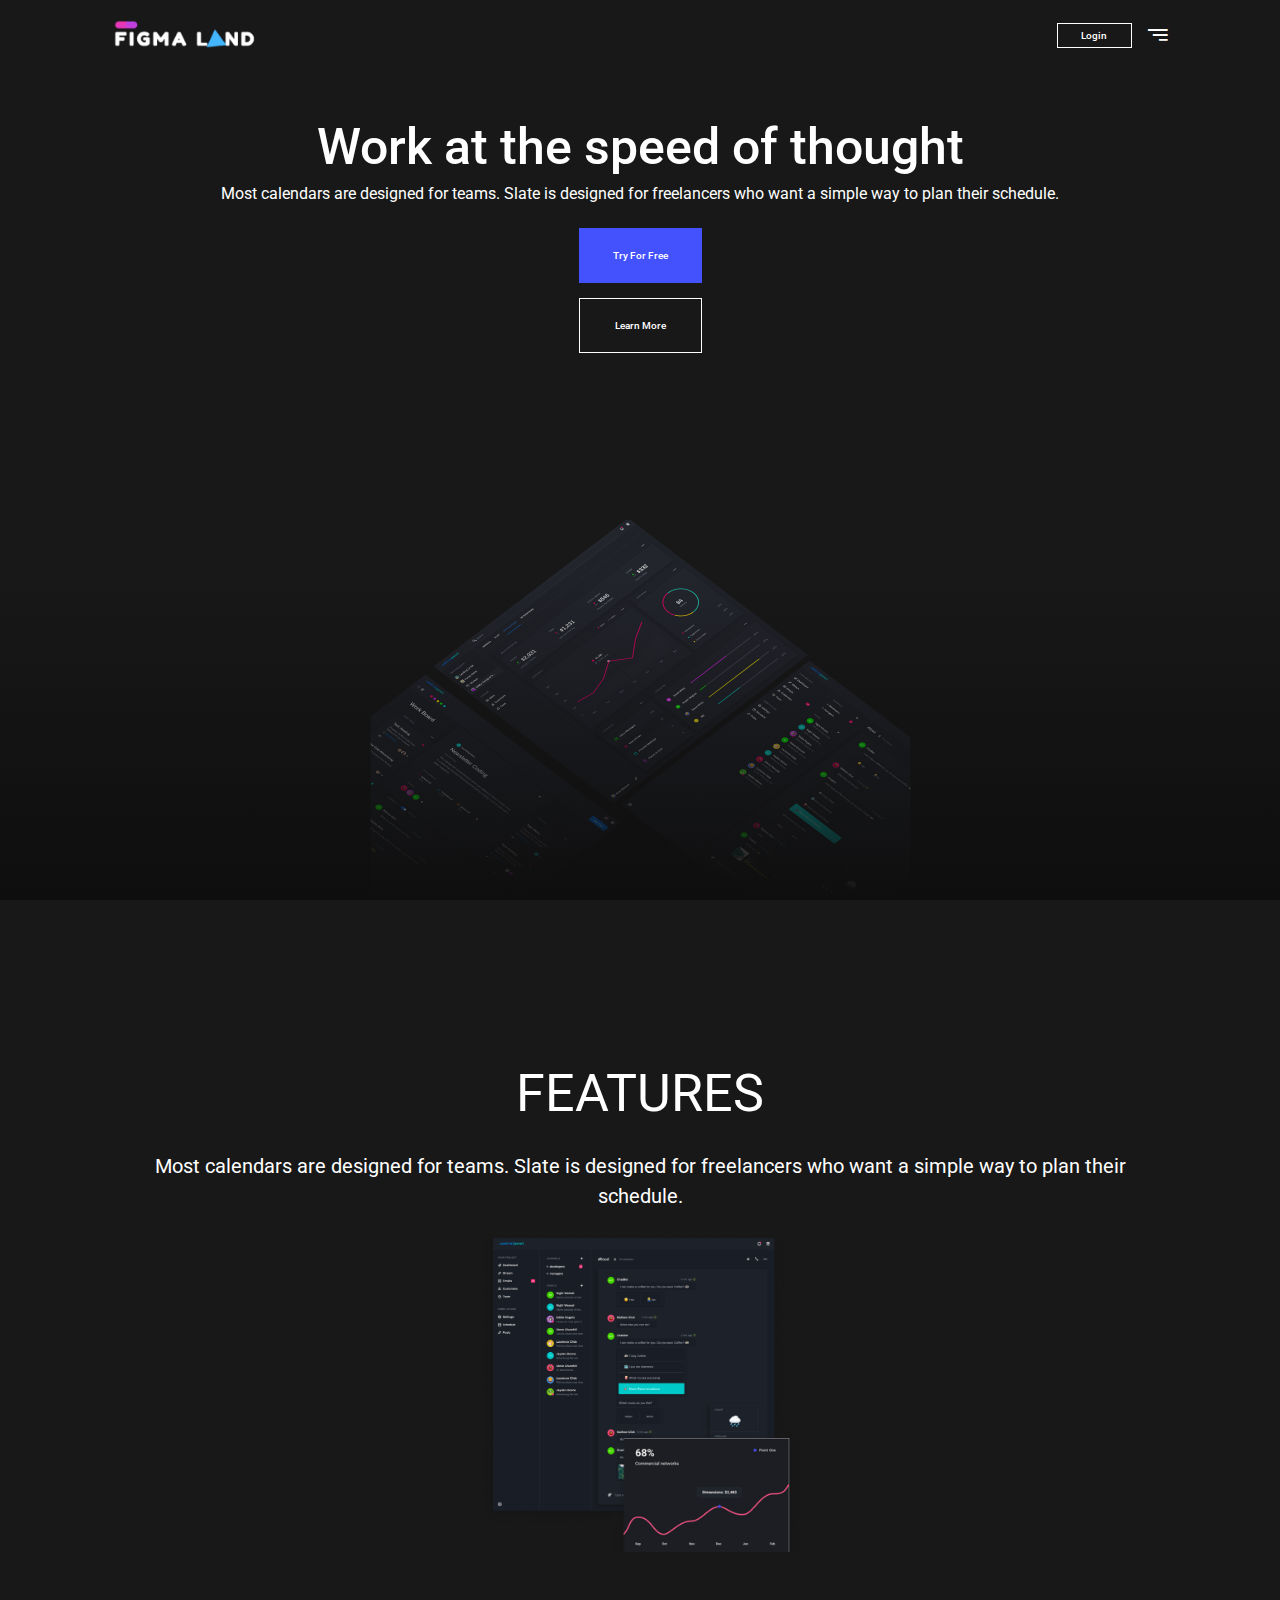
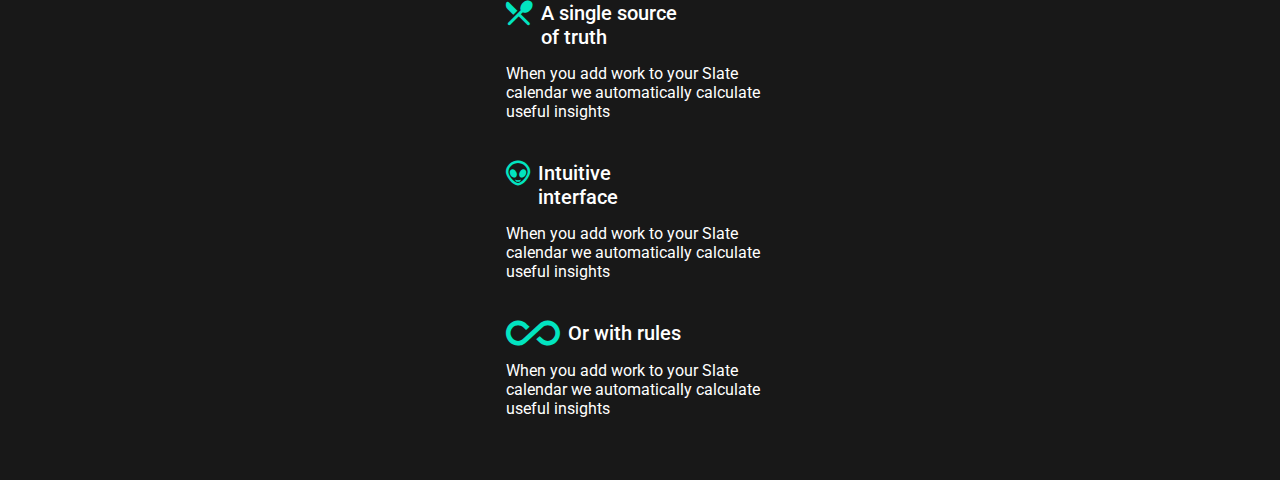
==== index.html @ 65c7bf71 "create the features section" ====
<!DOCTYPE html>
<html lang="pt-BR">
  <head>
    <meta charset="UTF-8" />
    <meta http-equiv="X-UA-Compatible" content="IE=edge" />
    <meta name="viewport" content="width=device-width, initial-scale=1.0" />
    <title>Figma Land</title>

    <!-- FONTS -->
    <link rel="preconnect" href="https://fonts.googleapis.com" />
    <link rel="preconnect" href="https://fonts.gstatic.com" crossorigin />
    <link
      href="https://fonts.googleapis.com/css2?family=Roboto:wght@400;500;700&display=swap"
      rel="stylesheet"
    />

    <!-- ICONS -->
    <link rel="stylesheet" href="assets/icons/style.css" />

    <!-- CSS -->
    <link rel="stylesheet" href="assets/css/styles.css" />
  </head>
  <body>
    <!--=============== HEADER ================-->
    <header class="header container">
      <div class="content">
        <div class="logo">
          <a href="#">
            <img src="assets/img/logo.png" alt="Logo do Figma Land" />
          </a>
        </div>

        <nav class="menu">
          <ul class="menu-links">
            <li><a href="#" class="link">Home</a></li>
            <li><a href="#" class="link">Product</a></li>
            <li><a href="#" class="link">About</a></li>
            <li><a href="#" class="link">Contact</a></li>
            <li>
              <span class="icon-btn-close btn-close"></span>
            </li>
          </ul>
        </nav>

        <div class="icons">
          <a href="" class="button">Login</a>
          <span class="icon-btn-open btn-open"></span>
        </div>
      </div>
    </header>

    <!--============== HERO ================-->
    <section class="section hero">
      <div class="hero-content container">
        <div class="hero-title">
          <h1 class="headline">Work at the speed of thought</h1>
          <p class="paragraphe">
            Most calendars are designed for teams. Slate is designed for
            freelancers who want a simple way to plan their schedule.
          </p>
        </div>

        <div class="hero-buttons">
          <a href="#" class="button __blue">Try For Free</a>
          <a href="#" class="button">Learn More</a>
        </div>
      </div>
    </section>

    <!--============ FEATURES  ==============-->

    <section class="section features" id="features">
      <div class="features-content container">
        <div class="section-title">
          <h2 class="second-headline">Features</h2>

          <p class="sub-heading">
            Most calendars are designed for teams. Slate is designed for
            freelancers who want a simple way to plan their schedule.
          </p>
        </div>

        <div class="info-content">
          <div class="feature-image">
            <img src="assets/img/features-img.png" alt="Chat Bot" />
          </div>

          <ul class="features-infos">
            <li class="info">
              <header class="info-header">
                <span class="icon-cutlery info-icon"></span>
                <p class="info-title title">
                  A single source <br />
                  of truth
                </p>
              </header>

              <p class="paragraphe">
                When you add work to your Slate calendar we automatically
                calculate useful insights
              </p>
            </li>

            <li class="info">
              <header class="info-header">
                <span class="icon-alien info-icon"></span>
                <p class="info-title title">
                  Intuitive <br />
                  interface
                </p>
              </header>

              <p class="paragraphe">
                When you add work to your Slate calendar we automatically
                calculate useful insights
              </p>
            </li>

            <li class="info">
              <header class="info-header">
                <span class="icon-infinite info-icon"></span>
                <p class="info-title title">Or with rules</p>
              </header>

              <p class="paragraphe">
                When you add work to your Slate calendar we automatically
                calculate useful insights
              </p>
            </li>
          </ul>
        </div>
      </div>
    </section>

    <!--============ MAIN JS ======== -->
    <script src="assets/js/main.js"></script>
  </body>
</html>
---- assets/icons/style.css ----
@font-face {
  font-family: 'icomoon';
  src:  url('fonts/icomoon.eot?obotm8');
  src:  url('fonts/icomoon.eot?obotm8#iefix') format('embedded-opentype'),
    url('fonts/icomoon.ttf?obotm8') format('truetype'),
    url('fonts/icomoon.woff?obotm8') format('woff'),
    url('fonts/icomoon.svg?obotm8#icomoon') format('svg');
  font-weight: normal;
  font-style: normal;
  font-display: block;
}

[class^="icon-"], [class*=" icon-"] {
  /* use !important to prevent issues with browser extensions that change fonts */
  font-family: 'icomoon' !important;
  speak: never;
  font-style: normal;
  font-weight: normal;
  font-variant: normal;
  text-transform: none;
  line-height: 1;

  /* Better Font Rendering =========== */
  -webkit-font-smoothing: antialiased;
  -moz-osx-font-smoothing: grayscale;
}

.icon-btn-close:before {
  content: "\e909";
}
.icon-btn-open:before {
  content: "\e908";
}
.icon-social-twitter:before {
  content: "\e901";
}
.icon-cutlery:before {
  content: "\e900";
}
.icon-social-linkedin:before {
  content: "\e902";
}
.icon-infinite:before {
  content: "\e903";
}
.icon-location:before {
  content: "\e904";
}
.icon-alien:before {
  content: "\e905";
}
.icon-social-facebook:before {
  content: "\e906";
}
.icon-call:before {
  content: "\e907";
}
---- assets/css/styles.css ----
/*============ RESET ==============*/

*, body, html, div {
  padding: 0;
  margin: 0;
  box-sizing: border-box;
  border: none;
  outline: none;
  text-decoration: none;
}

html {
  scroll-behavior: smooth;
  font-size: 62.5%;
}

img {
  max-width: 100%;
  height: auto;
}

li {
  list-style: none;
}


/*============ VARIABLES =============*/

:root {

  /*========== COLORS ============*/

  --primary-color: #4452FE;
  --secondary-color: #02E4C0;
  --secondary-dark-color: #112D57;
  --first-text: #000000;
  --light-text: #FFF;
  --light: #FFF;
  --second-text: #5C5C5C;
  --dark-background: #181818;
  --light-background: #FFF;
  --efect-color: #000;
  --background-menu-color: rgba(24, 24, 24, 0.45);

  /*============== TEXT ============*/

  --headline: 8rem;
  --second-headline: 5.2rem;
  --title: 2rem;
  --sub-heading: 2rem;
  --text-button: 1rem;
  --subtitle: 1.6rem;
  --paragraphe: 1.6rem;
  --link: 1.6rem;
  --mobile-menu: 3rem;

  /*=============== EFECTS ===============*/

  --shadow: 0 .4rem 3.1rem var(--efect-color);


  /*============ TRANSITIONS ==============*/
  --menu-transition: linear 200ms;

  /*============ HEIGHT =================*/
  --header-height: 7rem;

}

/*============= GENERAL ================= */

body {
  background: var(--dark-background);
  font-family: 'Roboto', sans-serif;
  overflow-x: hidden;
}

.container {
  max-width: 108.5rem;
  padding: 0 1.5rem;
  margin: 0 auto;
}

.headline {
  font-size: var(--headline);
  color: var(--light-text);
  font-weight: 500;
}

.second-headline {
  font-size: var(--second-headline);
  color: var(--light-text);
  text-transform: uppercase;
  font-weight: 400;
  text-align: center;
  margin-bottom: 2.7rem;
}

.sub-heading {
  font-size: var(--sub-heading);
  line-height: 3rem;
  font-weight: 400;
  color: var(--light-text);
  text-align: center;
}

.sub-title {
  font-size: var(--second-headline);
  text-transform: uppercase;
  font-weight: 500;
  color: var(--light-text);
}

.paragraphe {
  font-size: var(--paragraphe);
  color: var(--light-text);
  font-weight: 400;
}

.title {
  font-size: var(--title);
  font-weight: 500;
  color: var(--light-text);
}

.link {
  color: var(--light-text);
  font-size: var(--link);
  font-weight: 400; 
}

.section {
  padding: 16.3rem 0 6.2rem;
}

.button {
  display: flex;
  justify-content: center;
  align-items: center;
  width: 7.5rem;
  height: 2.5rem;
  border: .1rem solid var(--light);
  font-size: var(--text-button);
  color: var(--light-text);
  font-weight: 500;
  cursor: pointer;
}

.button.__blue{
  background: var(--primary-color);
  border: none;
}

/*=========== HEADER =============*/

.header {
  width: 100%;
  margin: 0 auto;
}

.content {
  display: flex;
  justify-content: space-between;
  align-items: center;
  height: 7rem;
}

.logo {
  width: 15.5rem;
}

.icons {
  display: flex;
  align-items: center;
  column-gap: 1.6rem;
}

.btn-open {
  color: var(--light-text);
  font-size: 1.2rem;
  cursor: pointer;
}

/*=========== MENU ============ */

.menu {
  width: 100vw;
  height: 100vh;
  position: fixed;
  top: 0;
  left: 0;
  background: var(--background-menu-color);
  transition: var(--menu-transition);
  visibility: hidden;
  opacity: 0;
  z-index: 99999;
}

.menu.active {
  visibility: visible;
  opacity: 1;
}

.menu-links {
  width: 80%;
  height: 100vh;
  display: flex;
  flex-direction: column;
  position: absolute;
  top: 0;
  right: 0;
  background: var(--dark-background);
  padding: 4.5rem ;
  transform: translateX(100%);
  transition: var(--menu-transition);
  z-index: 100000;
}

.menu.active .menu-links{
  transform: translateX(0);
}

.link {
  display: block;
  margin-bottom: 2rem;
}

.btn-close {
  position: absolute;
  top: 2.5rem;
  right: 2rem;
  font-size: 1.5rem;
  color: var(--light-text);
  cursor: pointer;
}

/*========== HERO ===================*/

.hero {
  height: calc(100vh - var(--header-height));
  padding: 5.7rem 0 15.3rem;
  background-image: url('../img/screens.png');
  background-repeat: no-repeat;
  background-position: center 45rem;
  position: relative;
  z-index: 1;
}

.hero::after {
  content: '';
  width: 100%;
  position: absolute;
  bottom: 0;
  left: 0;
  right: 0;
  height: 32.8rem;
  background: linear-gradient(180deg, rgba(30, 30, 30, 0) 0%, #0E0E0E 100%);
}

.hero-title {
  margin: 0 auto;
  text-align: center;
  margin-bottom: 2.5rem;
}

.hero-content .headline {
  font-size: 5rem;
  line-height: 4rem;
  margin-bottom: 1.7rem;
}

.hero-buttons {
  display: flex;
  flex-direction: column;
  justify-content: center;
  align-items: center;
  gap: 1.5rem;
}

.hero-buttons .button {
  width: 12.3rem;
  height: 5.5rem;
}

/*=========== FEATURES ============*/

.section-title {
  margin-bottom: 2.7rem;
}

.info-content {
  display: flex;
  flex-direction: column;
  align-items: center;
  gap: 4.7rem;
  padding: 0 3.65rem;
}

.feature-image {
  width: 32.4rem;
  margin: 0 auto;
}


.features-infos {
  max-width: 26.9rem;
}

.info + .info {
  margin-top: 4rem;
}

.info-header{
  display: inline-flex;
  margin-bottom: 1.5rem;
}

.info-icon {
  color: var(--secondary-color);
  font-size: 2.5rem;
  margin-right: 0.8rem;
}


/*============ BREAKPOINTS ===================*/

@media only screen and (max-width: 750px) {
  
  .headline {
    font-size: 5.2rem;
    font-weight: 400;
    line-height: 6.2rem;
  }

  /*========== HERO ===========*/

  .hero {
    background-position: center 42rem;
  }

  .hero::after {
    height: 15rem;
    z-index: -9999;
  }

  .hero-title {
    max-width: 50rem;
    padding: 0 1.5rem;
  }  

}
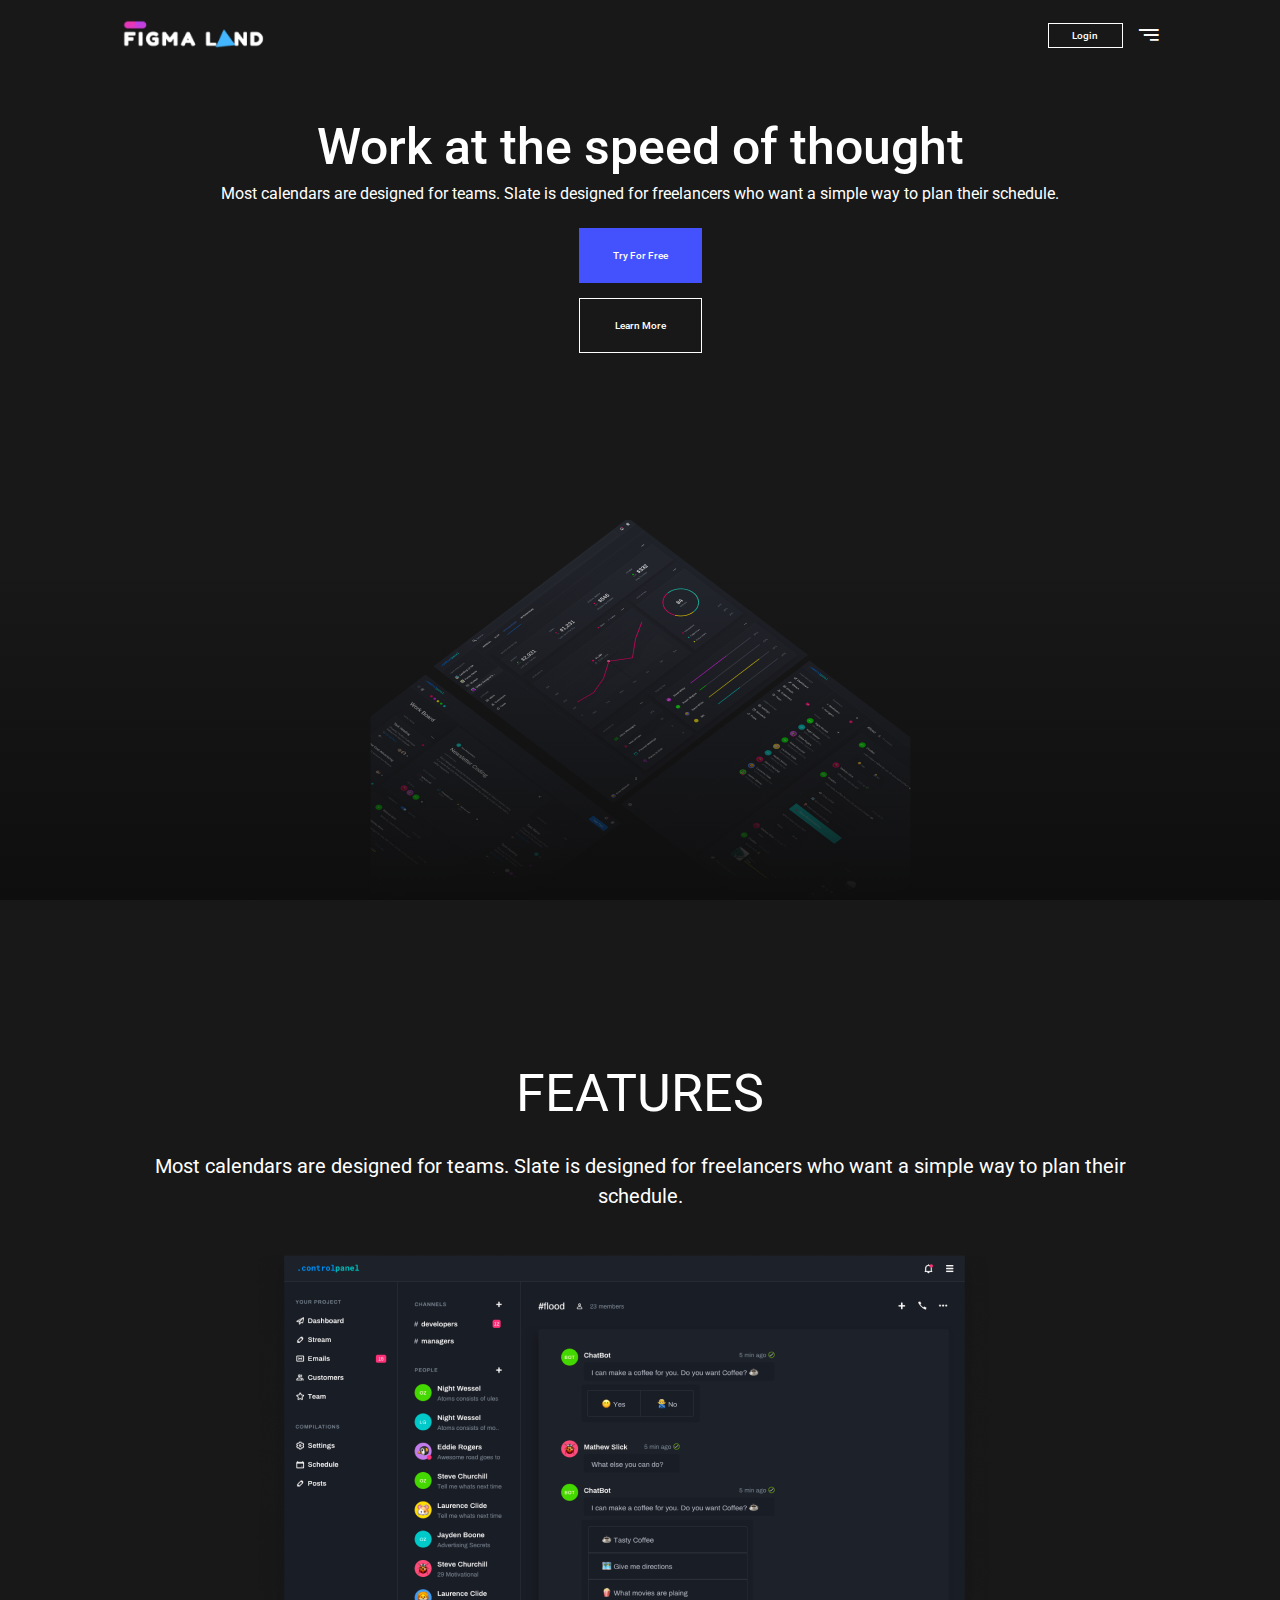
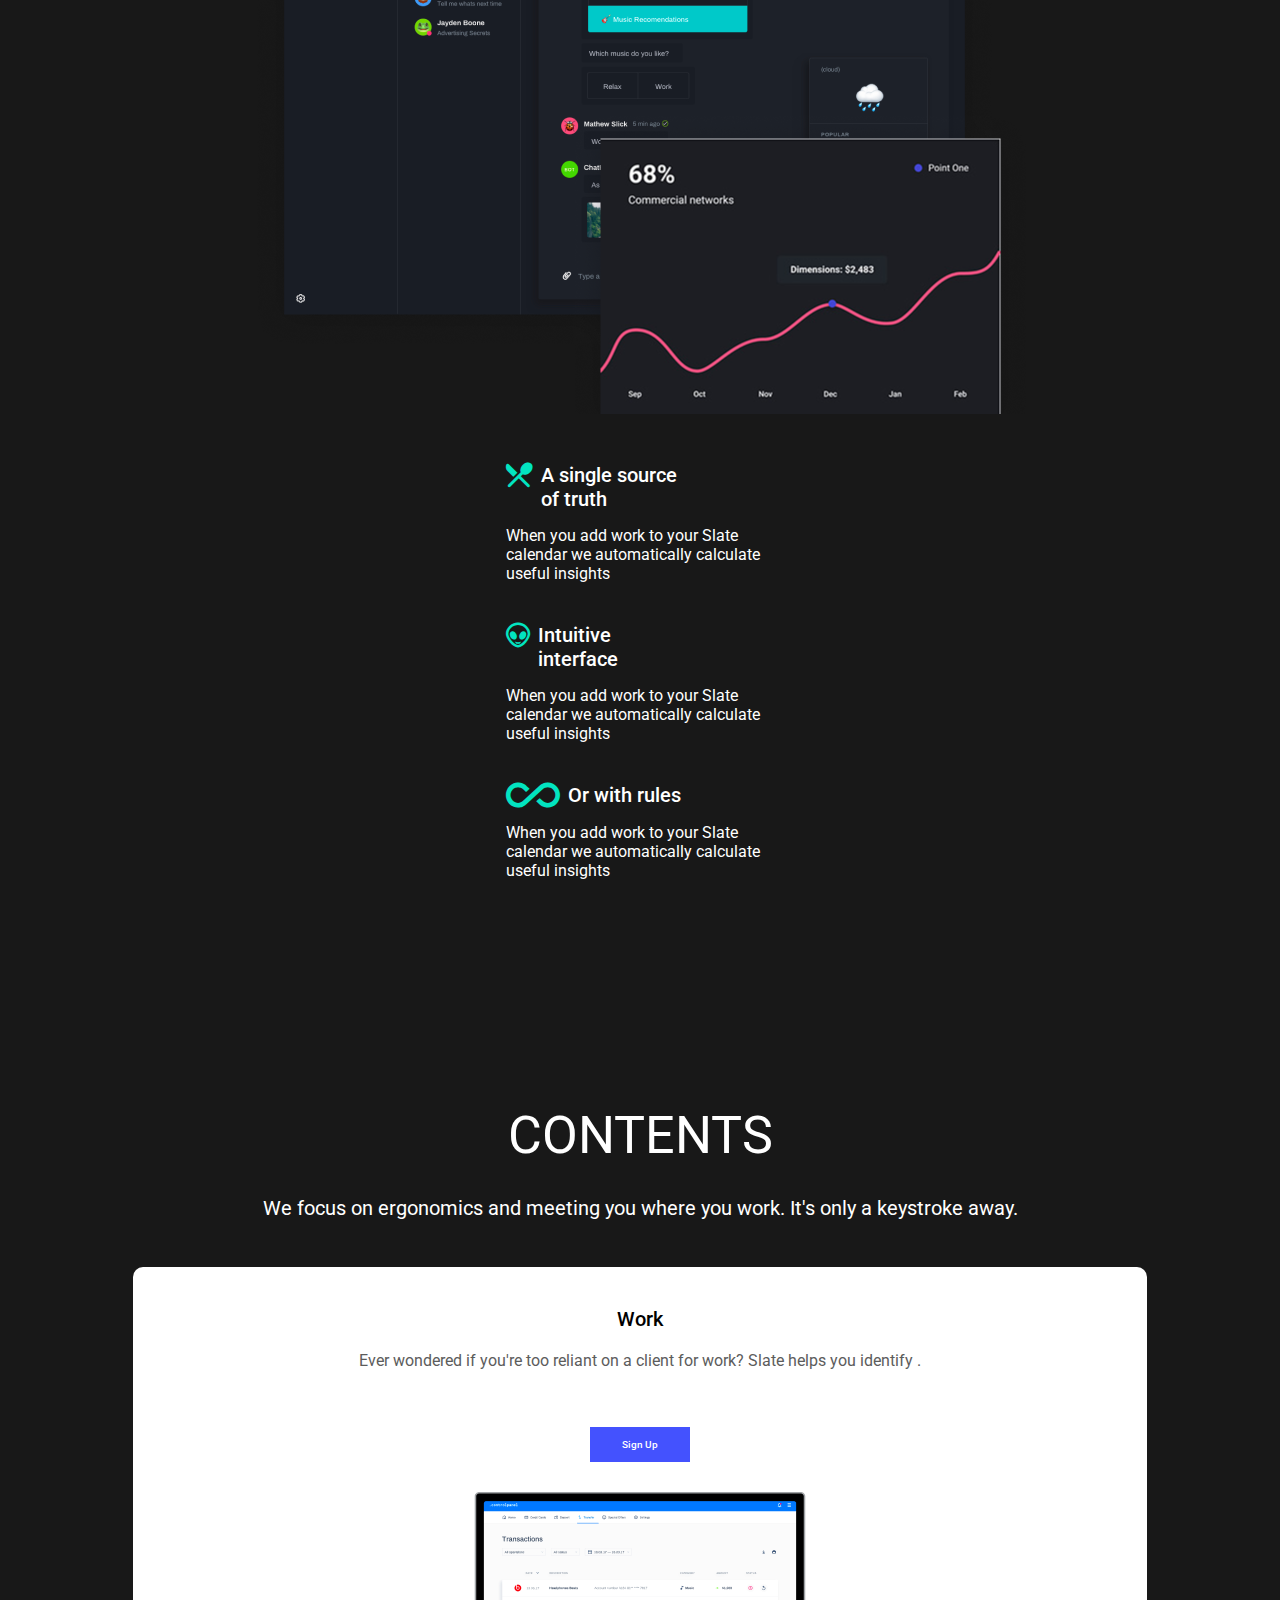
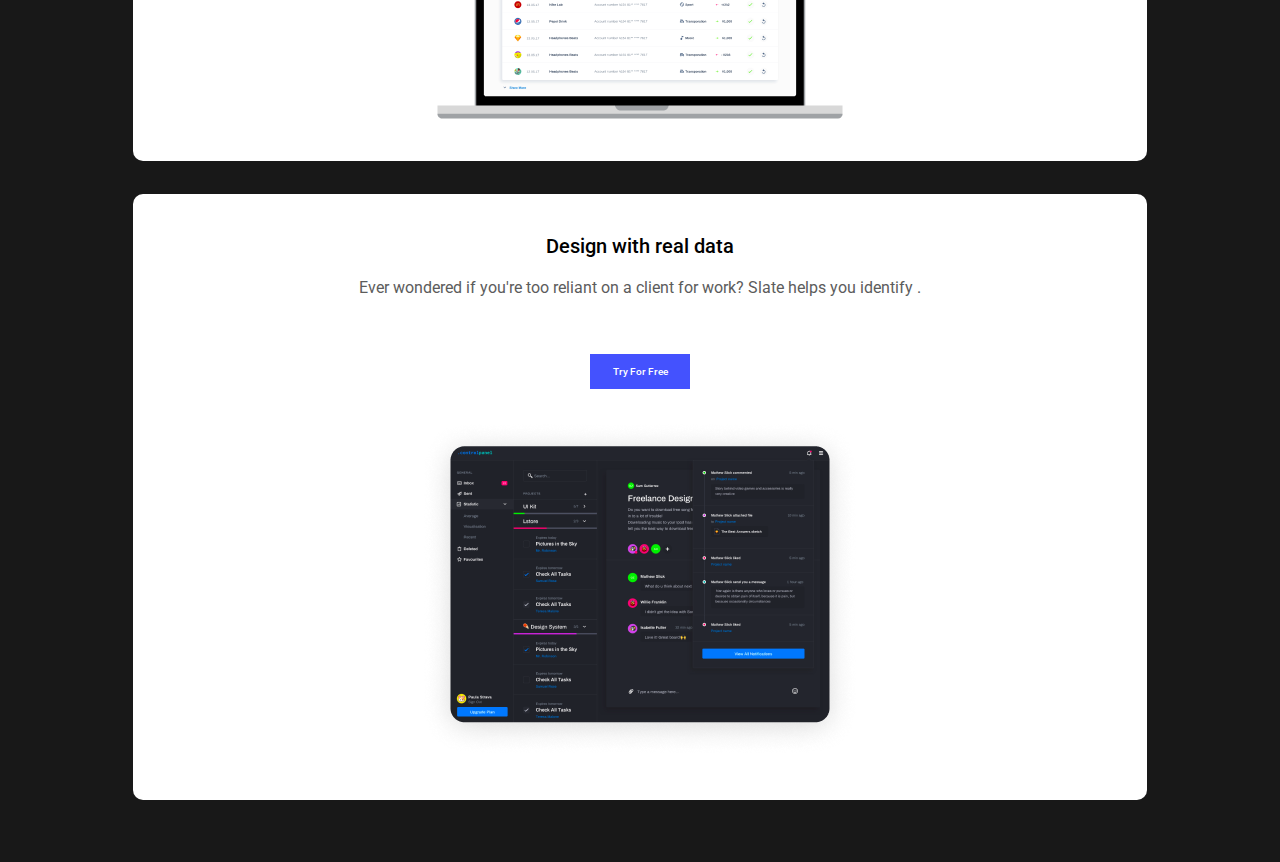
==== commit 95adfec2: "create the contents section" ====
--- a/index.html
+++ b/index.html
@@ -61,7 +61,7 @@
         </div>
 
         <div class="hero-buttons">
-          <a href="#" class="button __blue">Try For Free</a>
+          <a href="#" class="button _blue">Try For Free</a>
           <a href="#" class="button">Learn More</a>
         </div>
       </div>
@@ -132,6 +132,53 @@
       </div>
     </section>
 
+    <!--============ CONTENTS  ==============-->
+
+    <section class="section contents">
+      <div class="container">
+        <div class="contents-titles">
+          <h2 class="second-headline">Contents</h2>
+          <p class="sub-heading">
+            We focus on ergonomics and meeting you where you work. It's only a
+            keystroke away.
+          </p>
+        </div>
+
+        <div class="contents-cards">
+          <div class="card">
+            <div class="card-title">
+              <h3 class="title">Work</h3>
+              <p class="paragraphe">
+                Ever wondered if you're too reliant on a client for work? Slate
+                helps you identify .
+              </p>
+            </div>
+            <div class="button _blue">Sign Up</div>
+            <div class="card-image">
+              <img src="assets/img/mecbook-pro.png" alt="Mecbook Pro" />
+            </div>
+          </div>
+
+          <div class="card">
+            <div class="card-title">
+              <h3 class="title">Design with real data</h3>
+              <p class="paragraphe">
+                Ever wondered if you're too reliant on a client for work? Slate
+                helps you identify .
+              </p>
+            </div>
+            <div class="button _blue">Try For Free</div>
+            <div class="card-image">
+              <img
+                src="assets/img/boards-notifications.png"
+                alt="Boards Notifications"
+              />
+            </div>
+          </div>
+        </div>
+      </div>
+    </section>
+
     <!--============ MAIN JS ======== -->
     <script src="assets/js/main.js"></script>
   </body>
--- a/assets/css/styles.css
+++ b/assets/css/styles.css
@@ -102,6 +102,7 @@
   font-weight: 400;
   color: var(--light-text);
   text-align: center;
+  margin-bottom: 4.4rem;
 }
 
 .sub-title {
@@ -146,7 +147,7 @@
   cursor: pointer;
 }
 
-.button.__blue{
+.button._blue{
   background: var(--primary-color);
   border: none;
 }
@@ -155,6 +156,7 @@
 
 .header {
   width: 100%;
+  padding: 0 2.4rem;
   margin: 0 auto;
 }
 
@@ -293,11 +295,9 @@
   flex-direction: column;
   align-items: center;
   gap: 4.7rem;
-  padding: 0 3.65rem;
 }
 
 .feature-image {
-  width: 32.4rem;
   margin: 0 auto;
 }
 
@@ -321,11 +321,53 @@
   margin-right: 0.8rem;
 }
 
+/*============ CONTENTS ======================*/
+
+.contents-cards {
+  display: flex;
+  flex-direction: column;
+  gap: 3.3rem;
+  padding: 0 2.05rem;
+}
+
+.card {
+  background: var(--light);
+  padding: 4rem 2.548rem;
+  text-align: center;
+  border-radius: 1rem;
+}
+
+.card-title {
+  margin-bottom: 5.7rem;
+}
+
+.card-title .title {
+  text-align: center;
+  color: var(--first-text);
+  margin-bottom: 2rem;
+}
+
+.card-title .paragraphe {
+  color: var(--second-text);
+}
+
+.card .button {
+  margin: 0 auto;
+  width: 10rem;
+  height: 3.5rem;
+  margin-bottom: 3rem;
+}
+
+
 
 /*============ BREAKPOINTS ===================*/
 
 @media only screen and (max-width: 750px) {
   
+  .container {
+    padding: 0 8rem;
+  }
+
   .headline {
     font-size: 5.2rem;
     font-weight: 400;
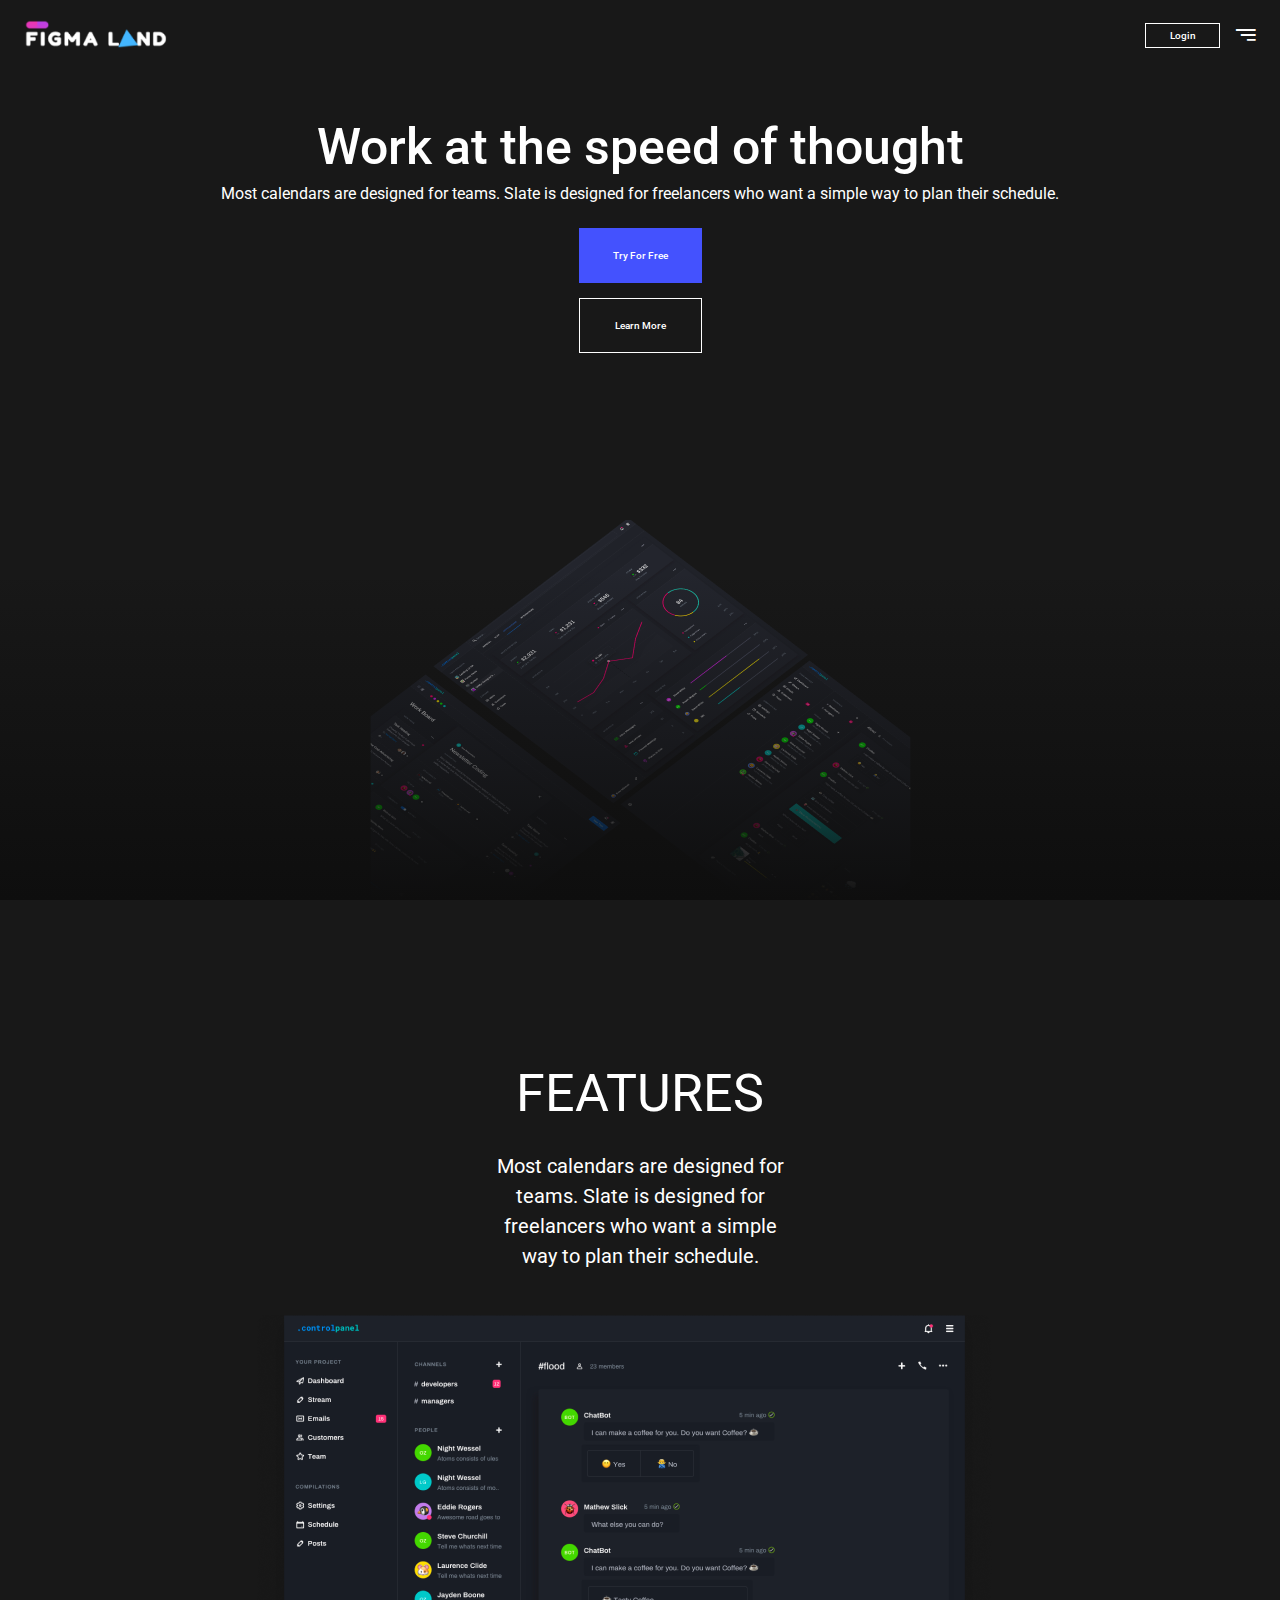
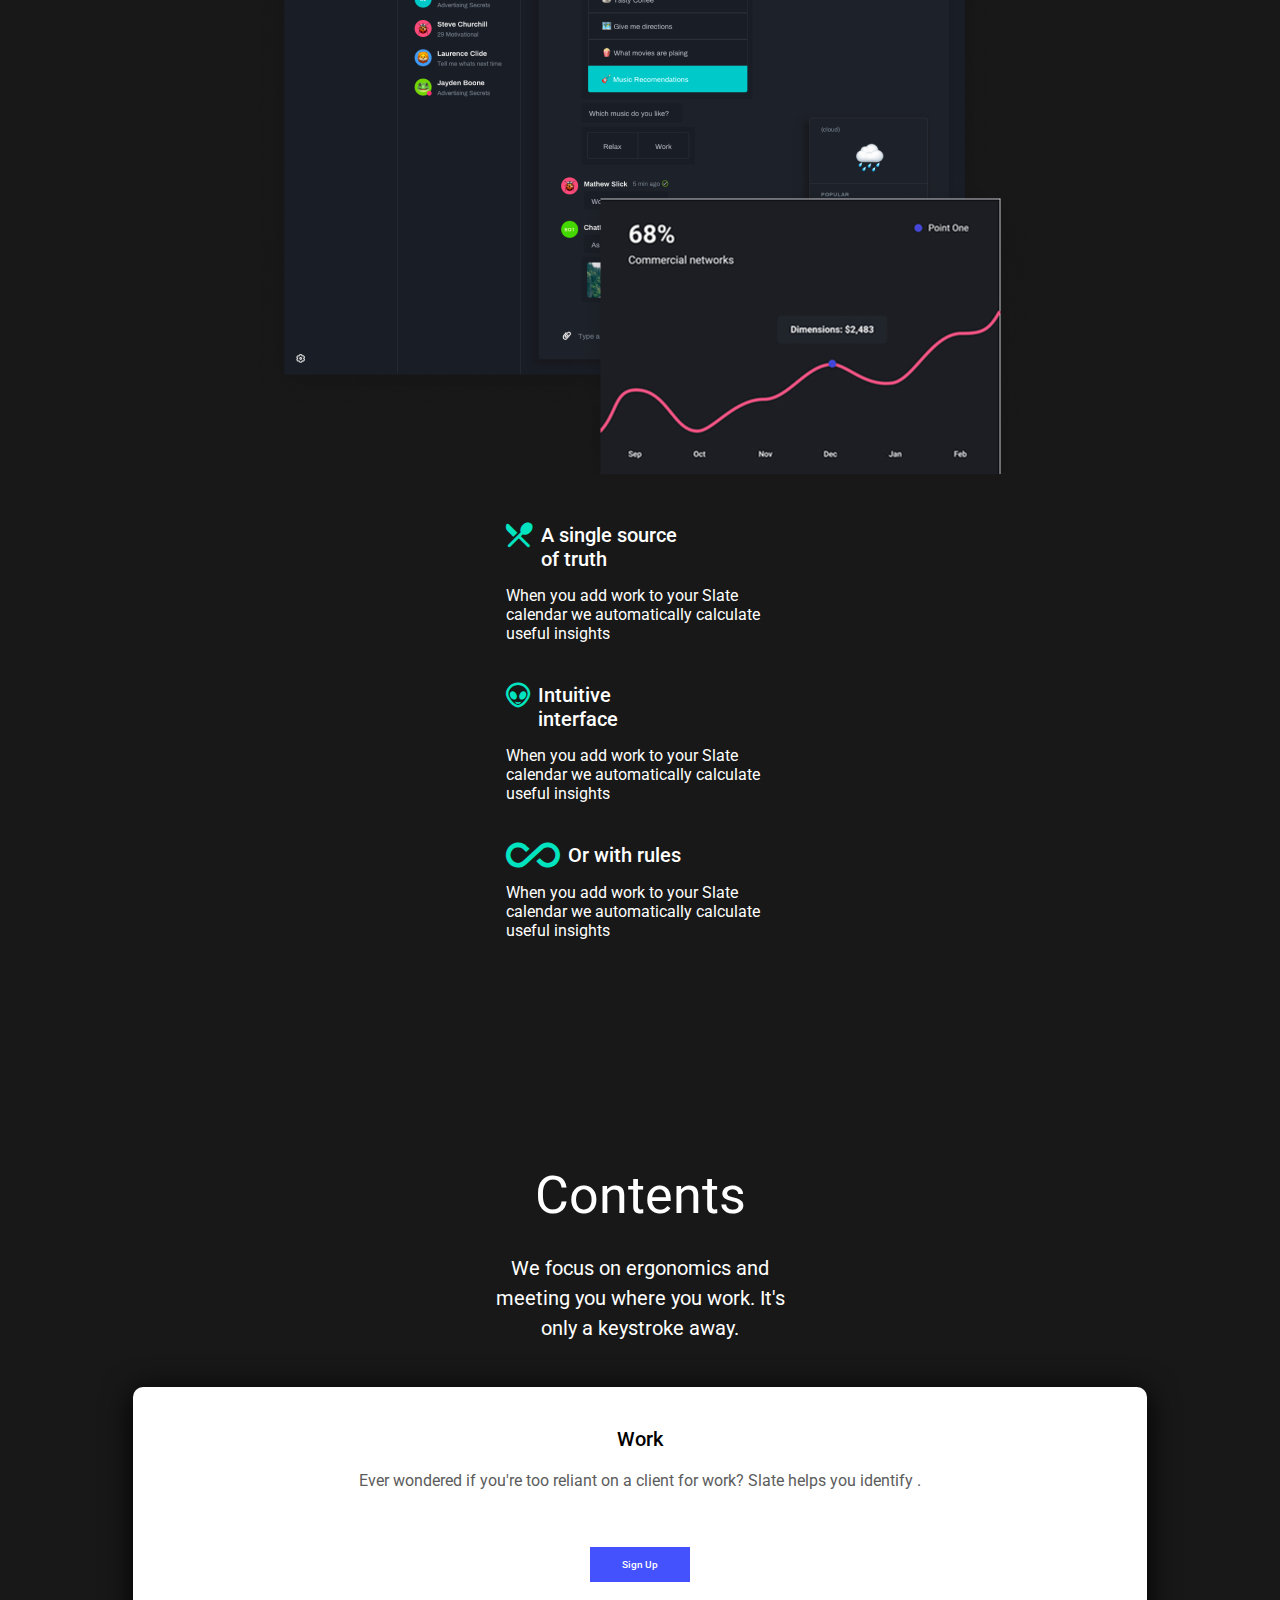
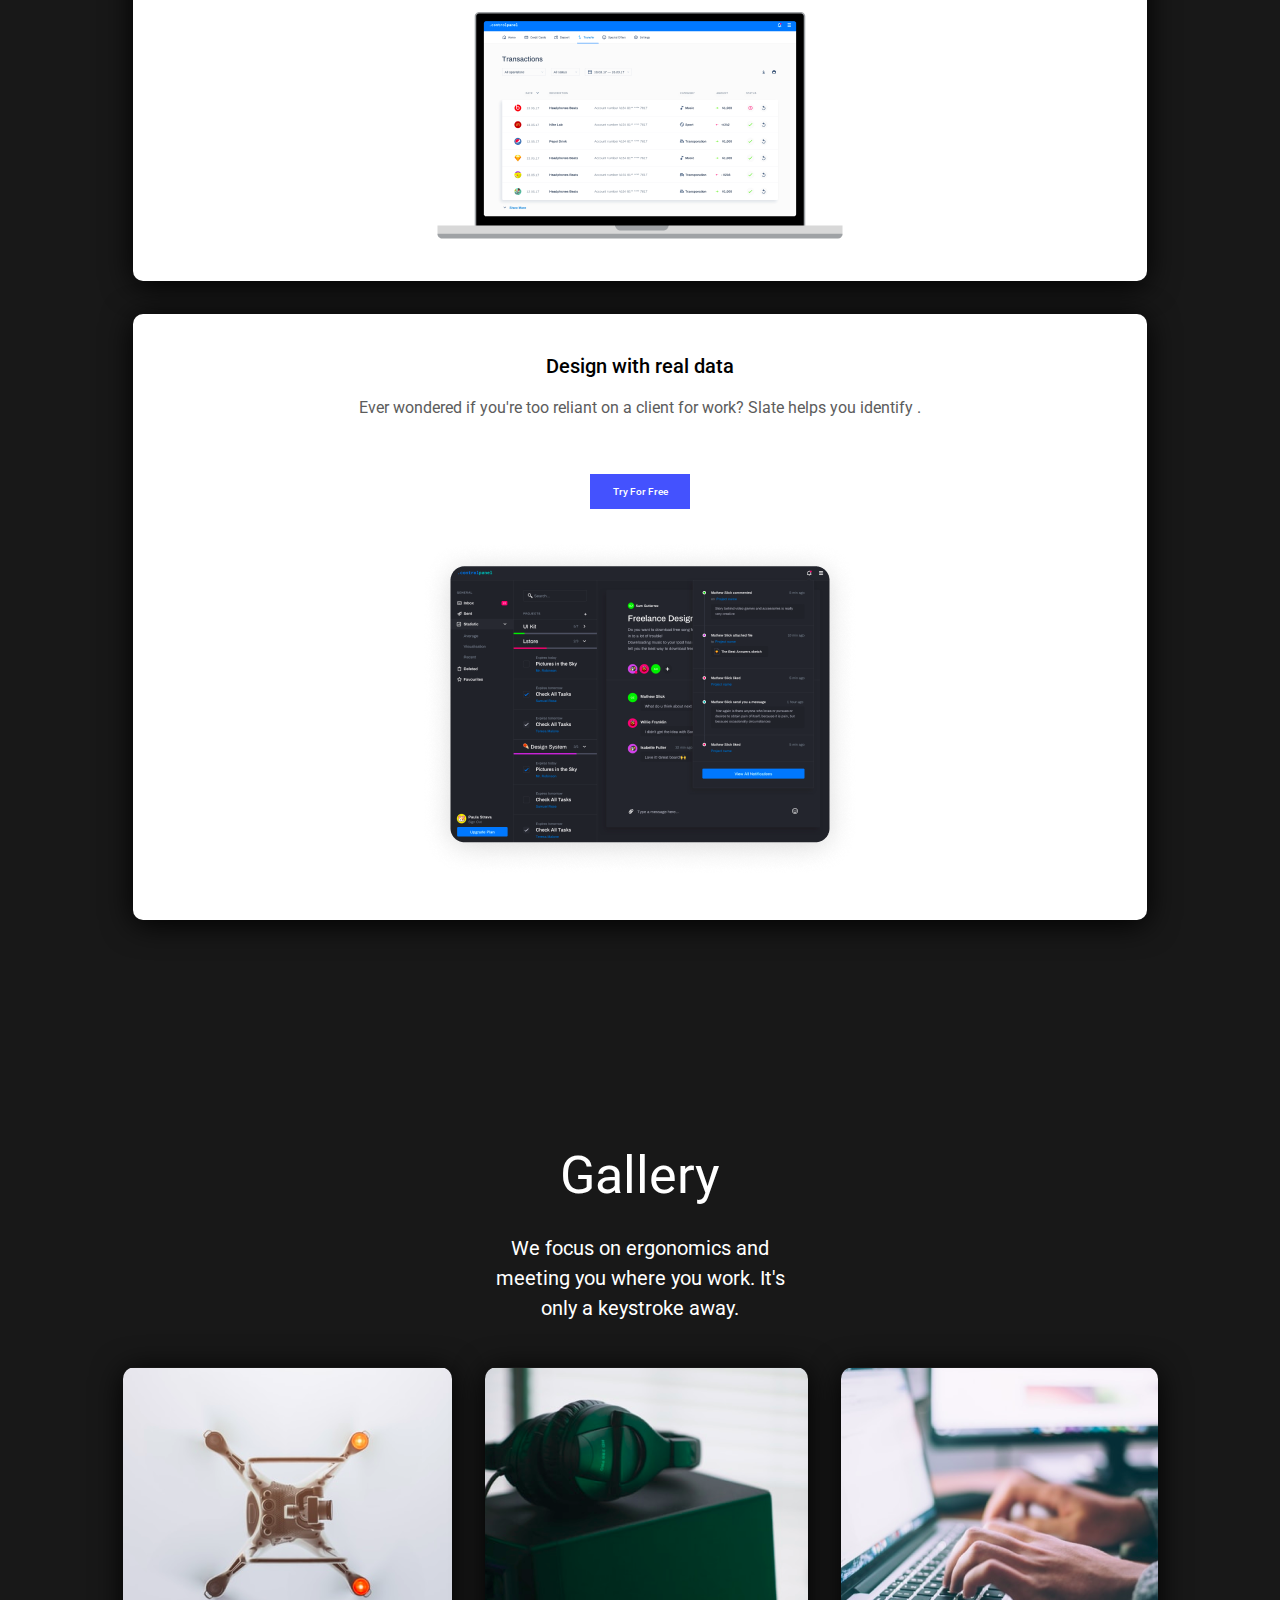
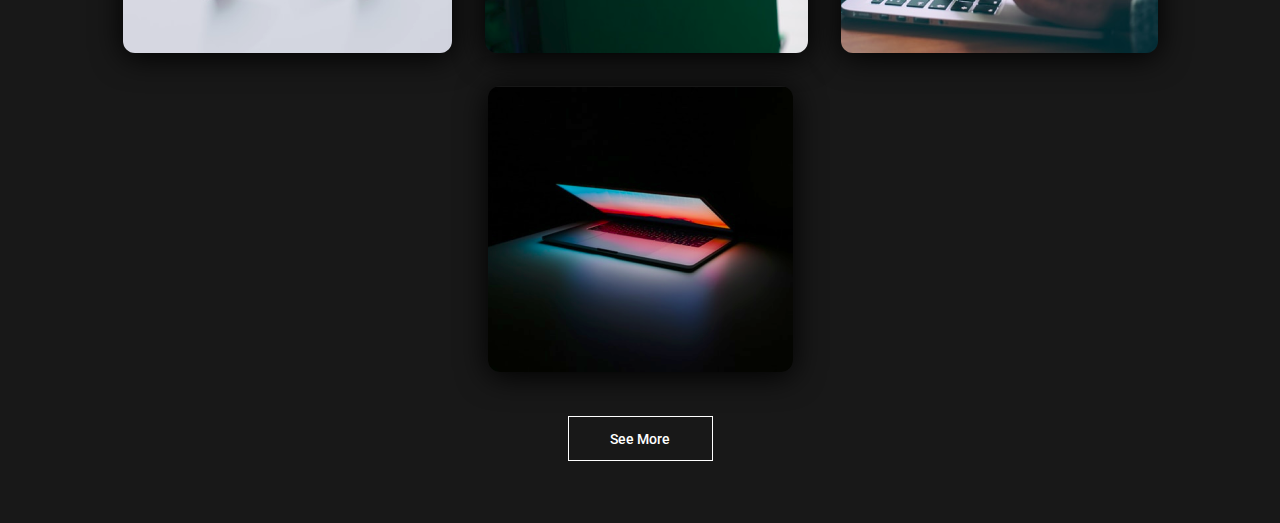
==== commit 982e9944: "create gallery section" ====
--- a/index.html
+++ b/index.html
@@ -22,7 +22,7 @@
   </head>
   <body>
     <!--=============== HEADER ================-->
-    <header class="header container">
+    <header class="header">
       <div class="content">
         <div class="logo">
           <a href="#">
@@ -72,7 +72,7 @@
     <section class="section features" id="features">
       <div class="features-content container">
         <div class="section-title">
-          <h2 class="second-headline">Features</h2>
+          <h2 class="second-headline _uppercase">Features</h2>
 
           <p class="sub-heading">
             Most calendars are designed for teams. Slate is designed for
@@ -136,7 +136,7 @@
 
     <section class="section contents">
       <div class="container">
-        <div class="contents-titles">
+        <div class="section-title">
           <h2 class="second-headline">Contents</h2>
           <p class="sub-heading">
             We focus on ergonomics and meeting you where you work. It's only a
@@ -179,6 +179,41 @@
       </div>
     </section>
 
+    <!--=========== GALLERY ================-->
+
+    <section class="section gallery" id="gallery">
+      <div class="container">
+        <div class="section-title">
+          <h2 class="second-headline">Gallery</h2>
+          <p class="sub-heading">
+            We focus on ergonomics and meeting you where you work. It's only a
+            keystroke away.
+          </p>
+        </div>
+
+        <div class="gallery-imagens">
+          <img src="assets/img/gallery-image01.png" alt="Drone" class="image" />
+          <img
+            src="assets/img/gallery-image02.png"
+            alt="Fone de Ouvido"
+            class="image"
+          />
+          <img
+            src="assets/img/gallery-image03.png"
+            alt="Homem digitando no notbook"
+            class="image"
+          />
+          <img
+            src="assets/img/gallery-image04.png"
+            alt="Notbook"
+            class="image"
+          />
+        </div>
+
+        <a href="#" class="button"> See More </a>
+      </div>
+    </section>
+
     <!--============ MAIN JS ======== -->
     <script src="assets/js/main.js"></script>
   </body>
--- a/assets/css/styles.css
+++ b/assets/css/styles.css
@@ -81,6 +81,11 @@
   margin: 0 auto;
 }
 
+.section-title {
+  max-width: 30rem;
+  margin: 0 auto 2.7rem;
+}
+
 .headline {
   font-size: var(--headline);
   color: var(--light-text);
@@ -90,10 +95,13 @@
 .second-headline {
   font-size: var(--second-headline);
   color: var(--light-text);
-  text-transform: uppercase;
   font-weight: 400;
   text-align: center;
   margin-bottom: 2.7rem;
+}
+
+.second-headline._uppercase {
+  text-transform: uppercase;
 }
 
 .sub-heading {
@@ -286,10 +294,6 @@
 
 /*=========== FEATURES ============*/
 
-.section-title {
-  margin-bottom: 2.7rem;
-}
-
 .info-content {
   display: flex;
   flex-direction: column;
@@ -335,6 +339,7 @@
   padding: 4rem 2.548rem;
   text-align: center;
   border-radius: 1rem;
+  box-shadow: var(--shadow);
 }
 
 .card-title {
@@ -358,14 +363,35 @@
   margin-bottom: 3rem;
 }
 
-
+/*============ GALLERY ===================*/
+
+.gallery-imagens {
+  display: flex;
+  flex-wrap: wrap;
+  justify-content: center;
+  gap: 3.3rem;
+  margin-bottom: 4.4rem;
+
+}
+
+.gallery-imagens .image{
+  border-radius: 1.2rem;
+  box-shadow: var(--shadow);
+}
+
+.gallery .button {
+  margin: 0 auto;
+  width: 14.5rem;
+  height: 4.5rem;
+  font-size: 1.4rem;
+}
 
 /*============ BREAKPOINTS ===================*/
 
 @media only screen and (max-width: 750px) {
   
   .container {
-    padding: 0 8rem;
+    padding: 0 4,5rem;
   }
 
   .headline {
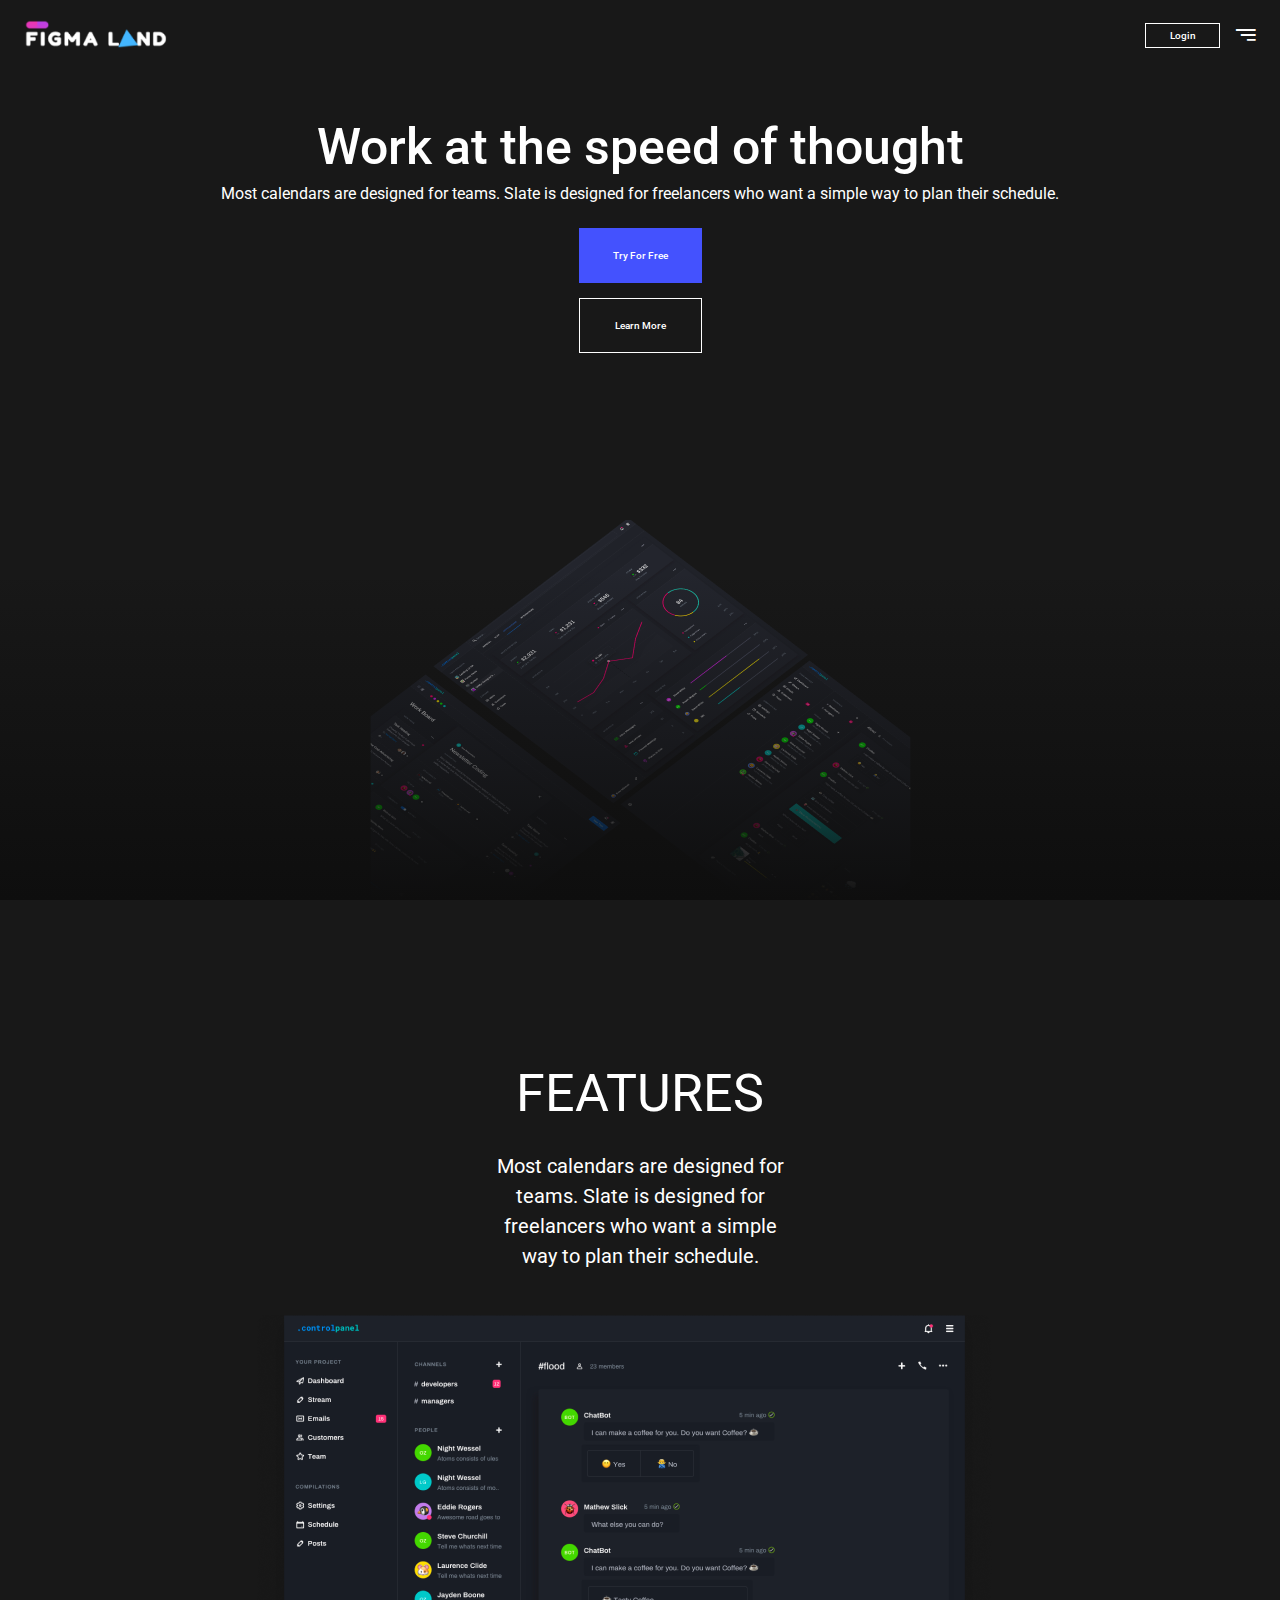
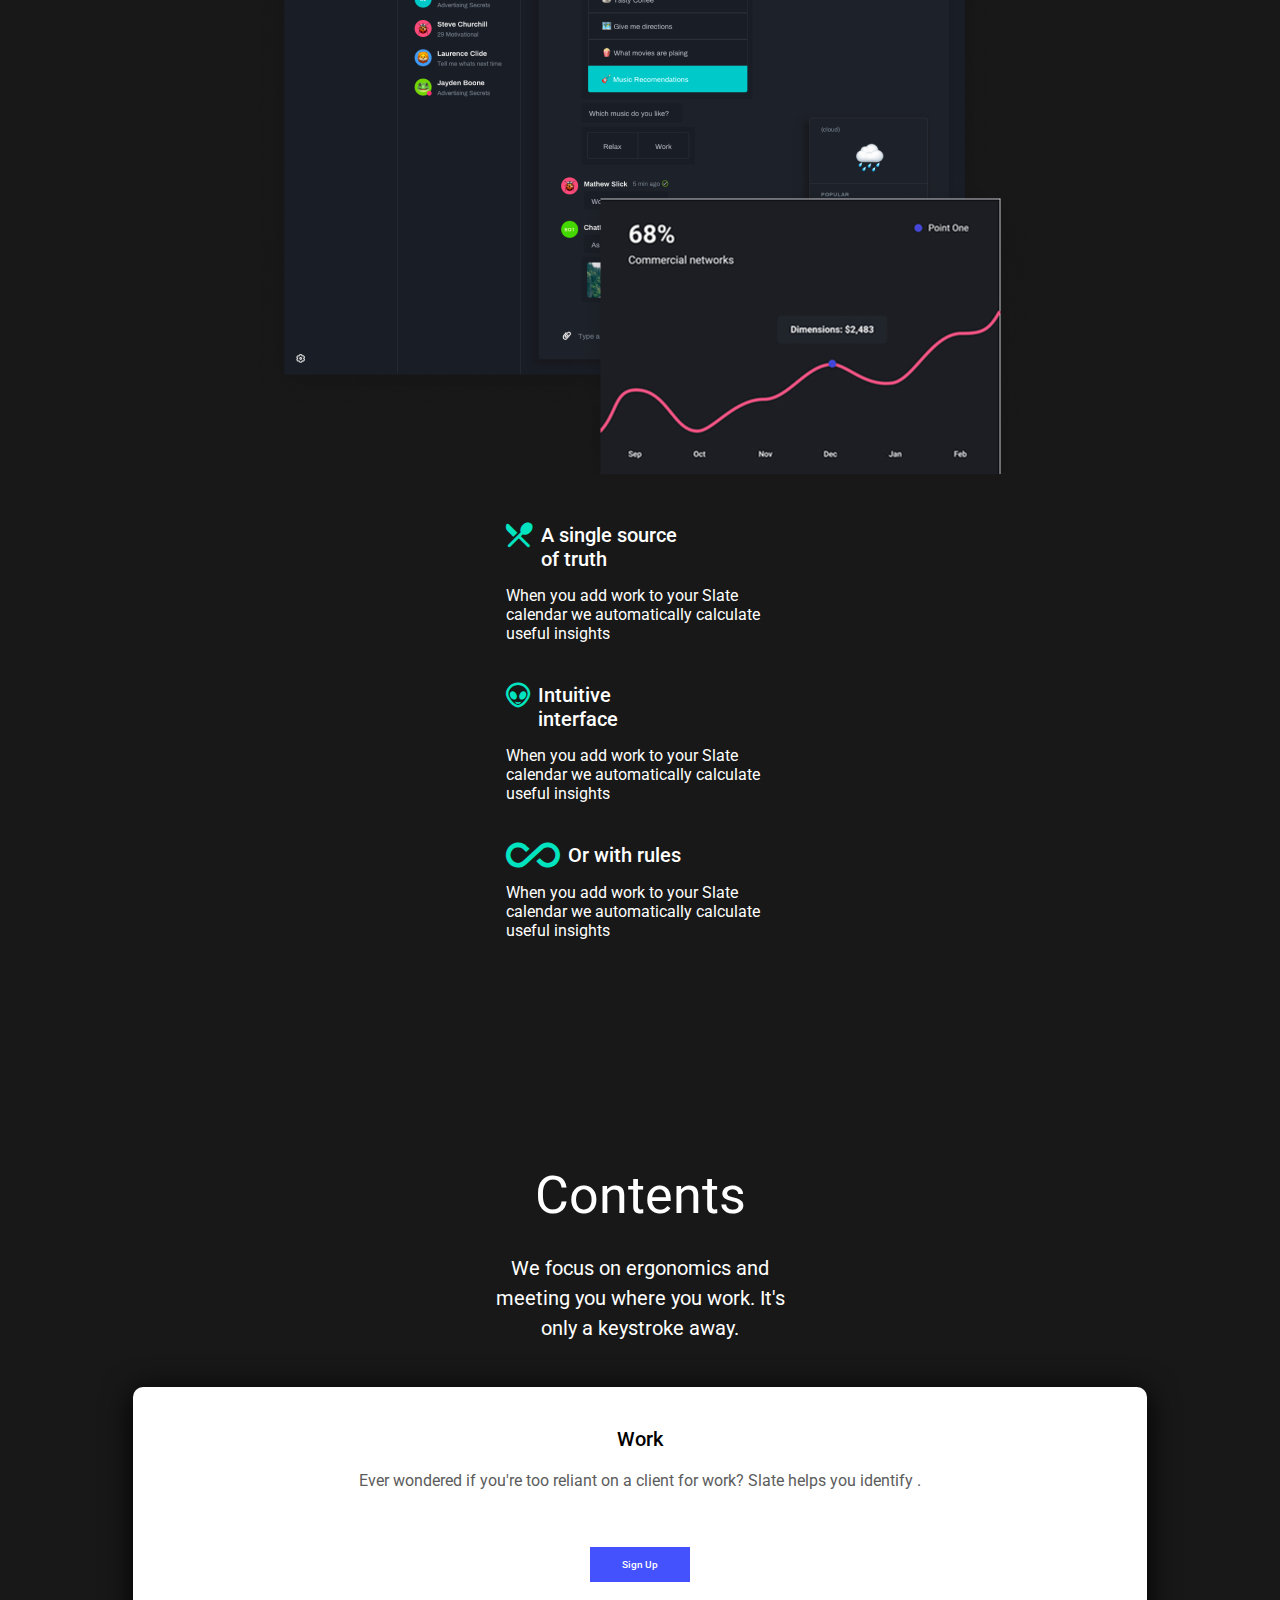
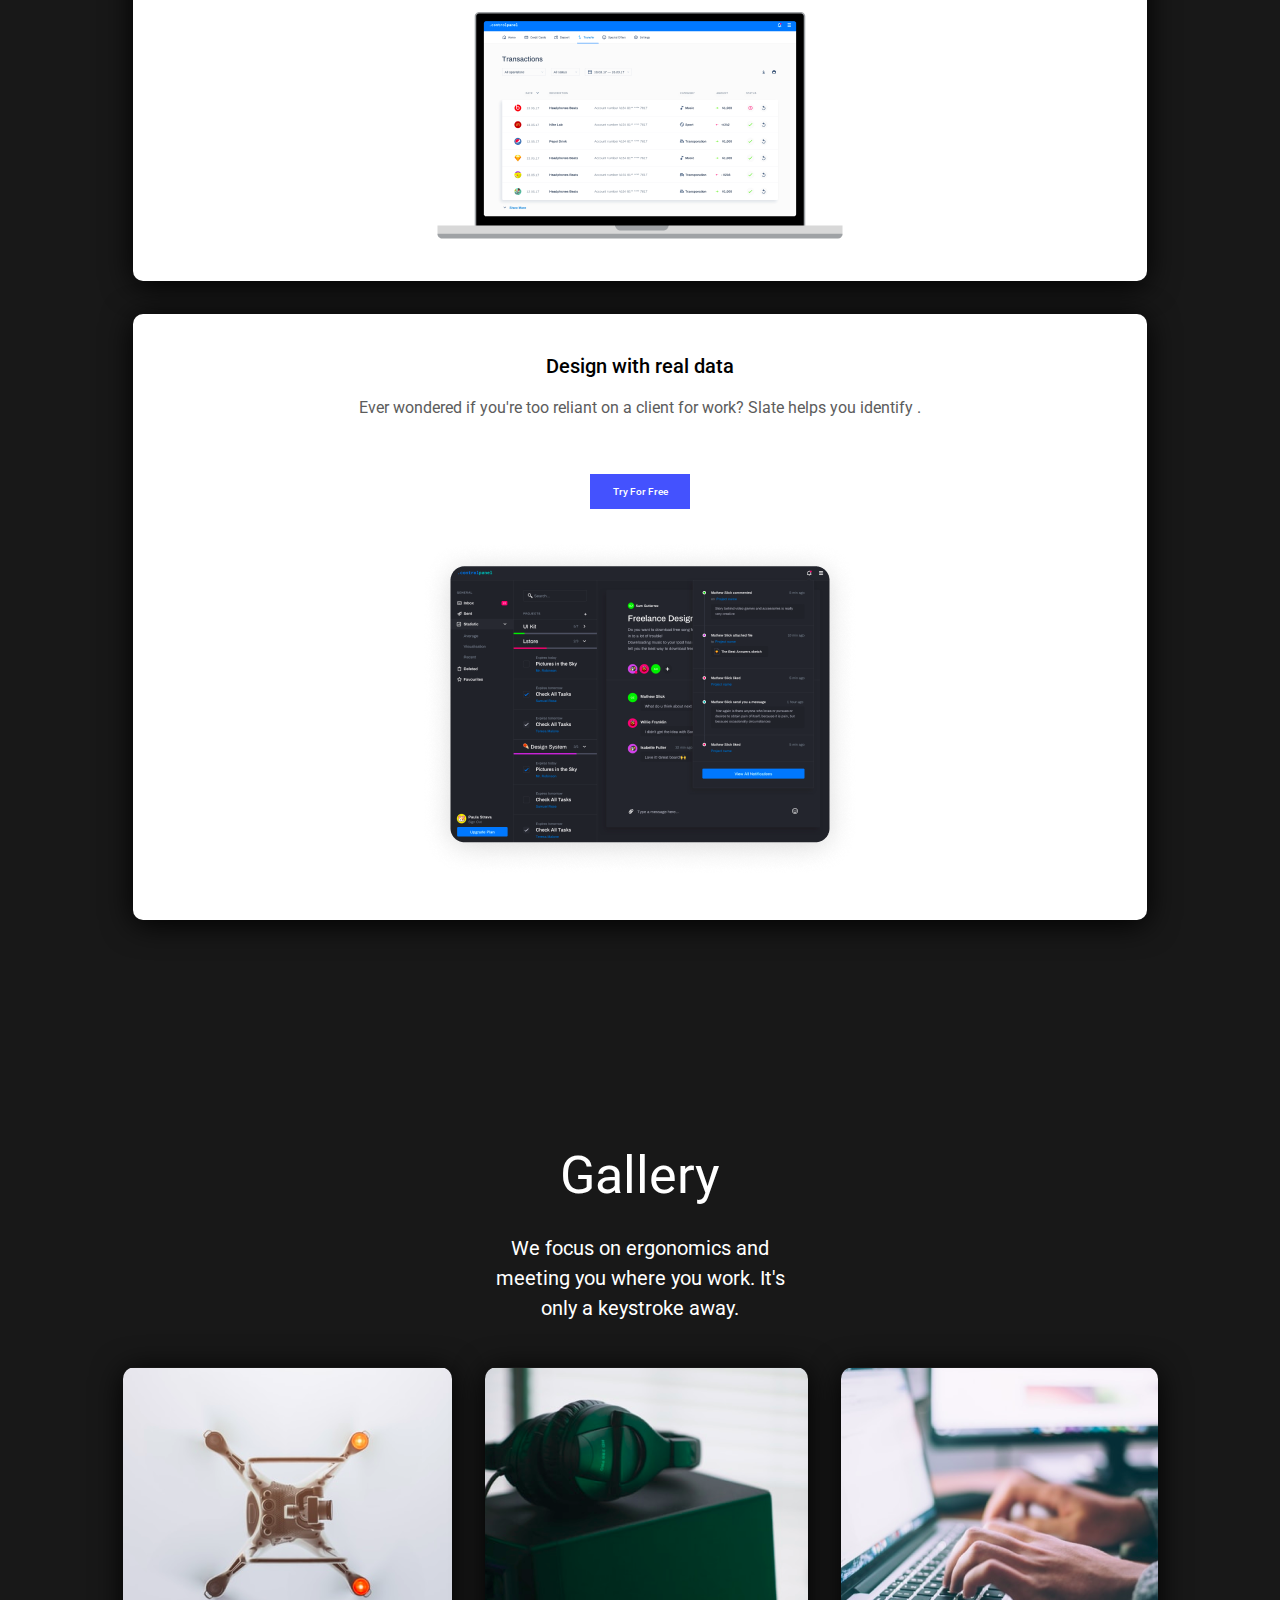
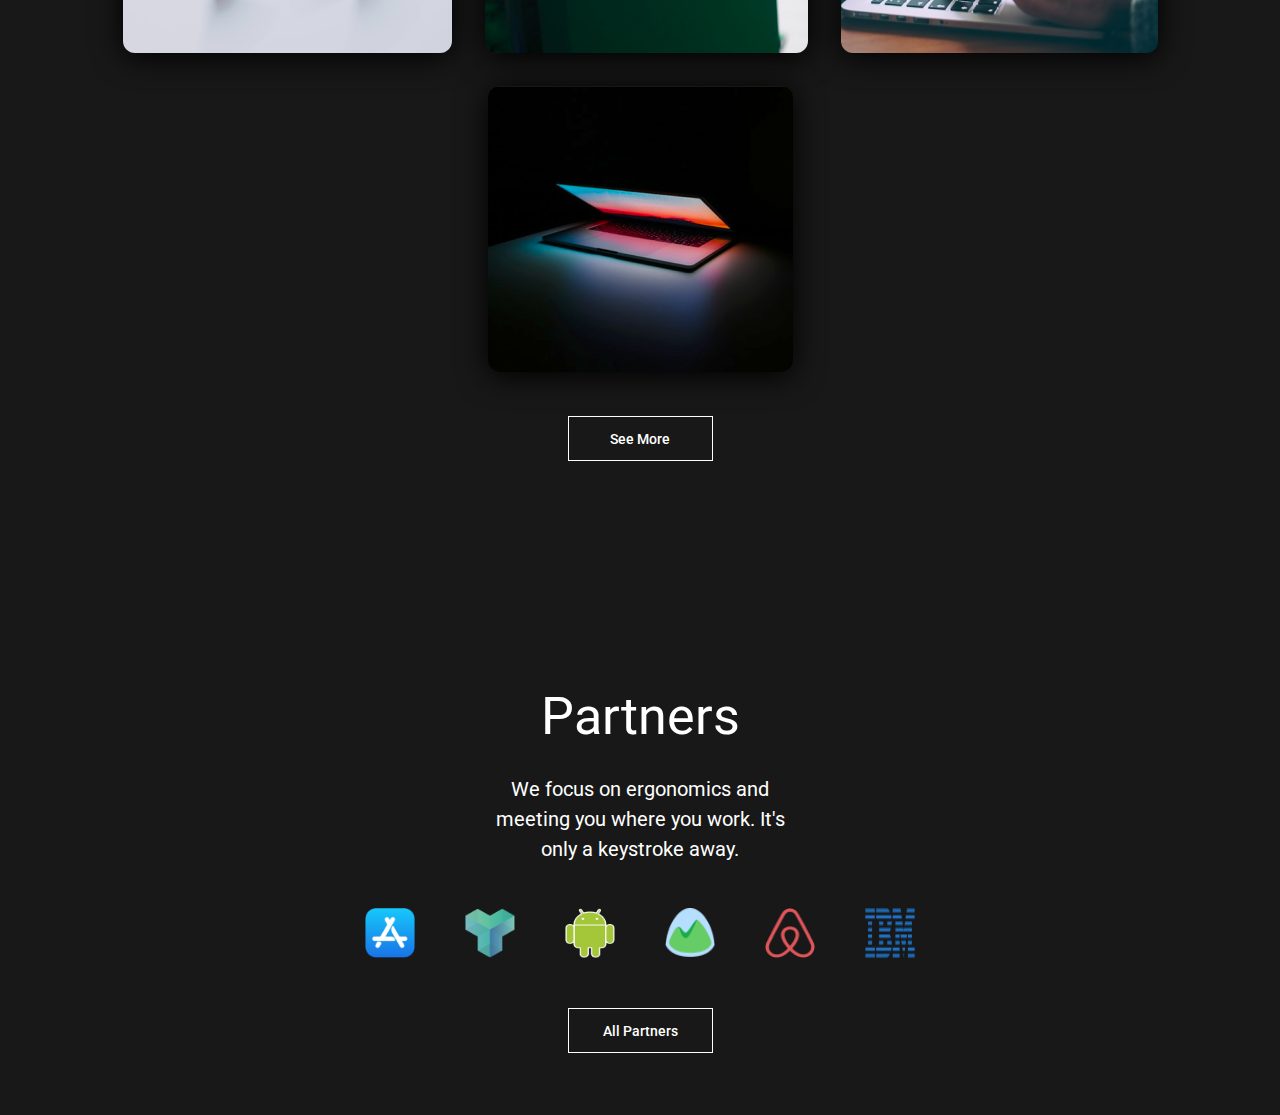
==== commit fb7880b7: "Create the Partners section" ====
--- a/index.html
+++ b/index.html
@@ -210,8 +210,53 @@
           />
         </div>
 
-        <a href="#" class="button"> See More </a>
-      </div>
+        <a href="#" class="button _section"> See More </a>
+      </div>
+    </section>
+
+    <!--=========== PARTNERS ================-->
+
+    <section class="section partners">
+      <div class="container">
+        <div class="section-title">
+          <h2 class="second-headline">Partners</h2>
+          <p class="sub-heading">
+            We focus on ergonomics and meeting you where you work. It's only a
+            keystroke away.
+          </p>
+        </div>
+
+        <div class="partners-images">
+          <img
+            src="assets/img/logos_apple-app-store.png"
+            alt="Logo Apple Store"
+            class="image"
+          />
+          <img
+            src="assets/img/logos_apiary.png"
+            alt="Logo Apiary"
+            class="image"
+          />
+          <img
+            src="assets/img/logos_android-icon.png"
+            alt="Logo Android"
+            class="image"
+          />
+          <img
+            src="assets/img/logos_basecamp.png"
+            alt="Logo Basecamp"
+            class="image"
+          />
+          <img
+            src="assets/img/logos_airbnb.png"
+            alt="Logo Airbnb"
+            class="image"
+          />
+          <img src="assets/img/logos_ibm.png" alt="Logo IBM" class="image" />
+        </div>
+      </div>
+
+      <a href="#" class="button _section"> All Partners </a>
     </section>
 
     <!--============ MAIN JS ======== -->
--- a/assets/css/styles.css
+++ b/assets/css/styles.css
@@ -155,6 +155,13 @@
   cursor: pointer;
 }
 
+.button._section {
+  margin: 0 auto;
+  width: 14.5rem;
+  height: 4.5rem;
+  font-size: 1.4rem;
+}
+
 .button._blue{
   background: var(--primary-color);
   border: none;
@@ -379,11 +386,19 @@
   box-shadow: var(--shadow);
 }
 
-.gallery .button {
-  margin: 0 auto;
-  width: 14.5rem;
-  height: 4.5rem;
-  font-size: 1.4rem;
+/*============ PARTNERS ===================*/
+
+.partners-images {
+  display: flex;
+  flex-wrap: wrap;
+  justify-content: center;
+  gap: 5rem;
+  margin-bottom: 5rem;
+}
+
+.partners-images .image {
+  width: 5rem;
+  height: 5rem;
 }
 
 /*============ BREAKPOINTS ===================*/
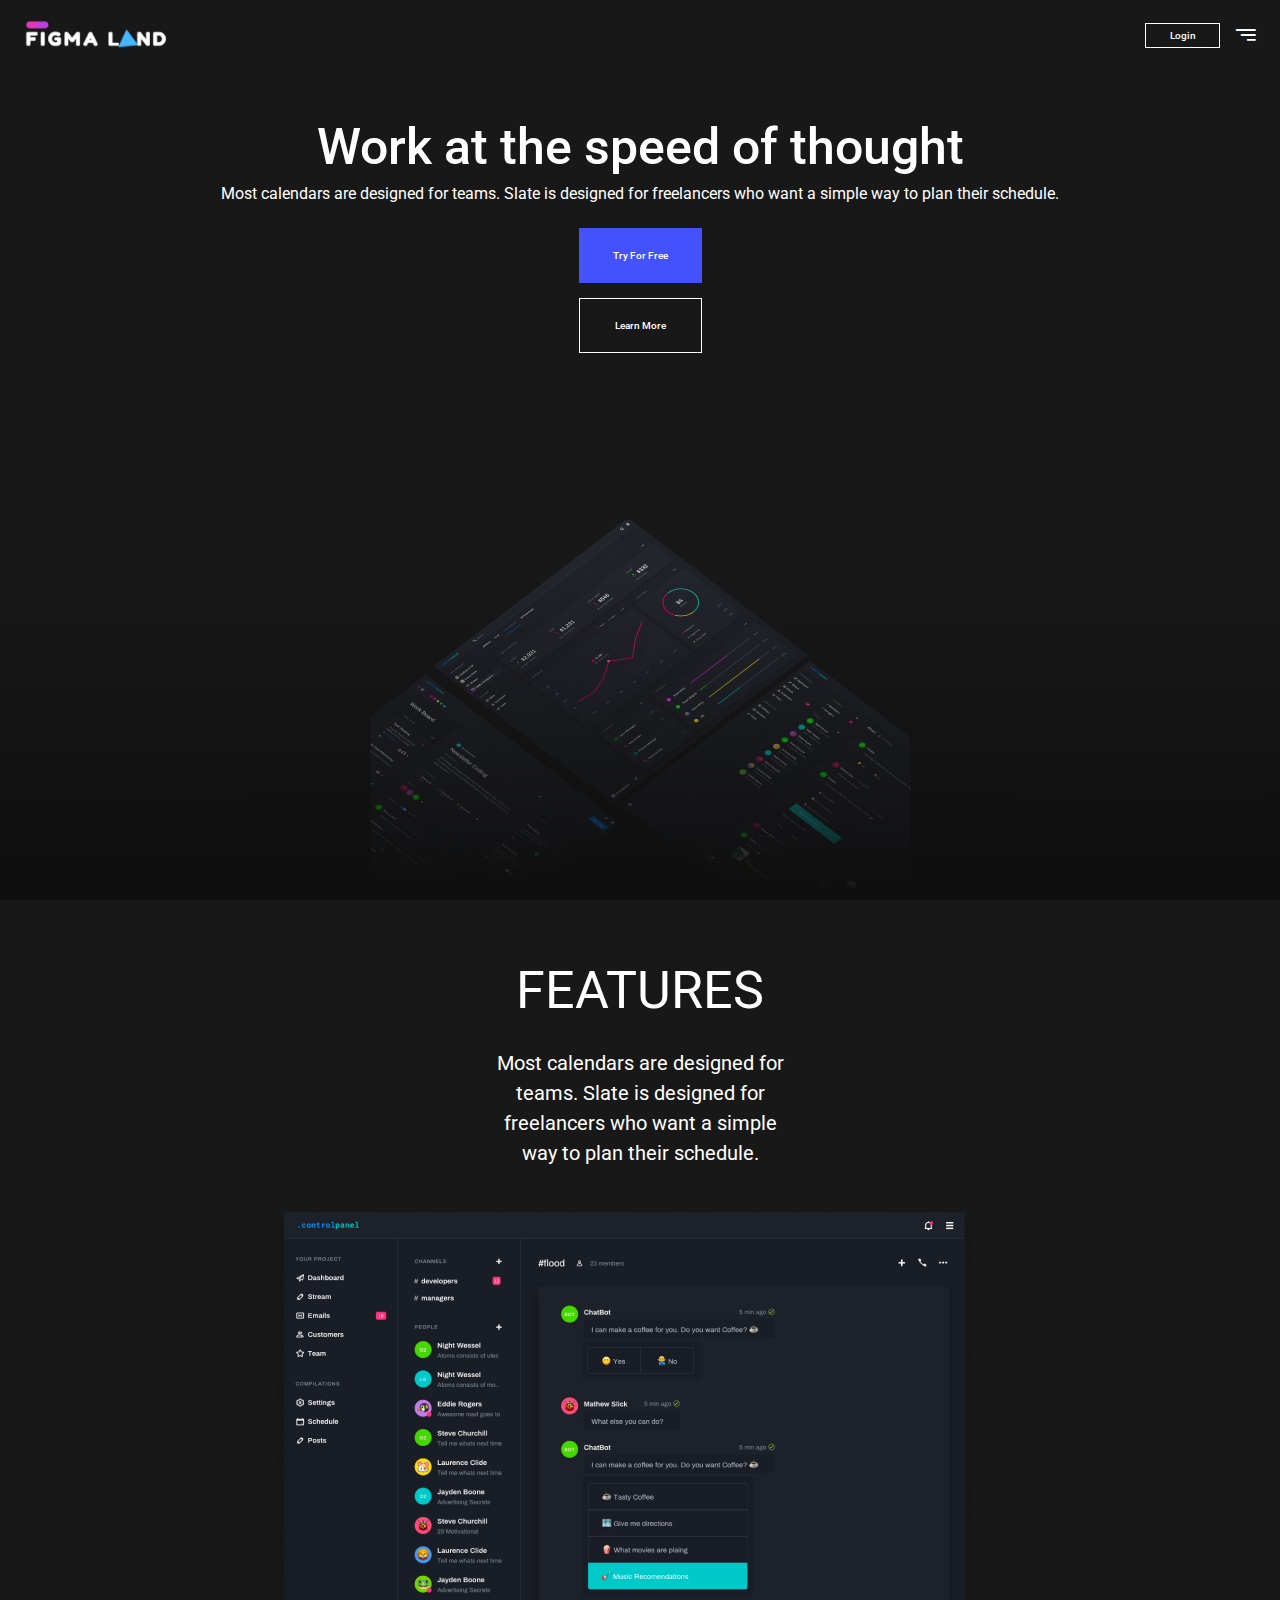
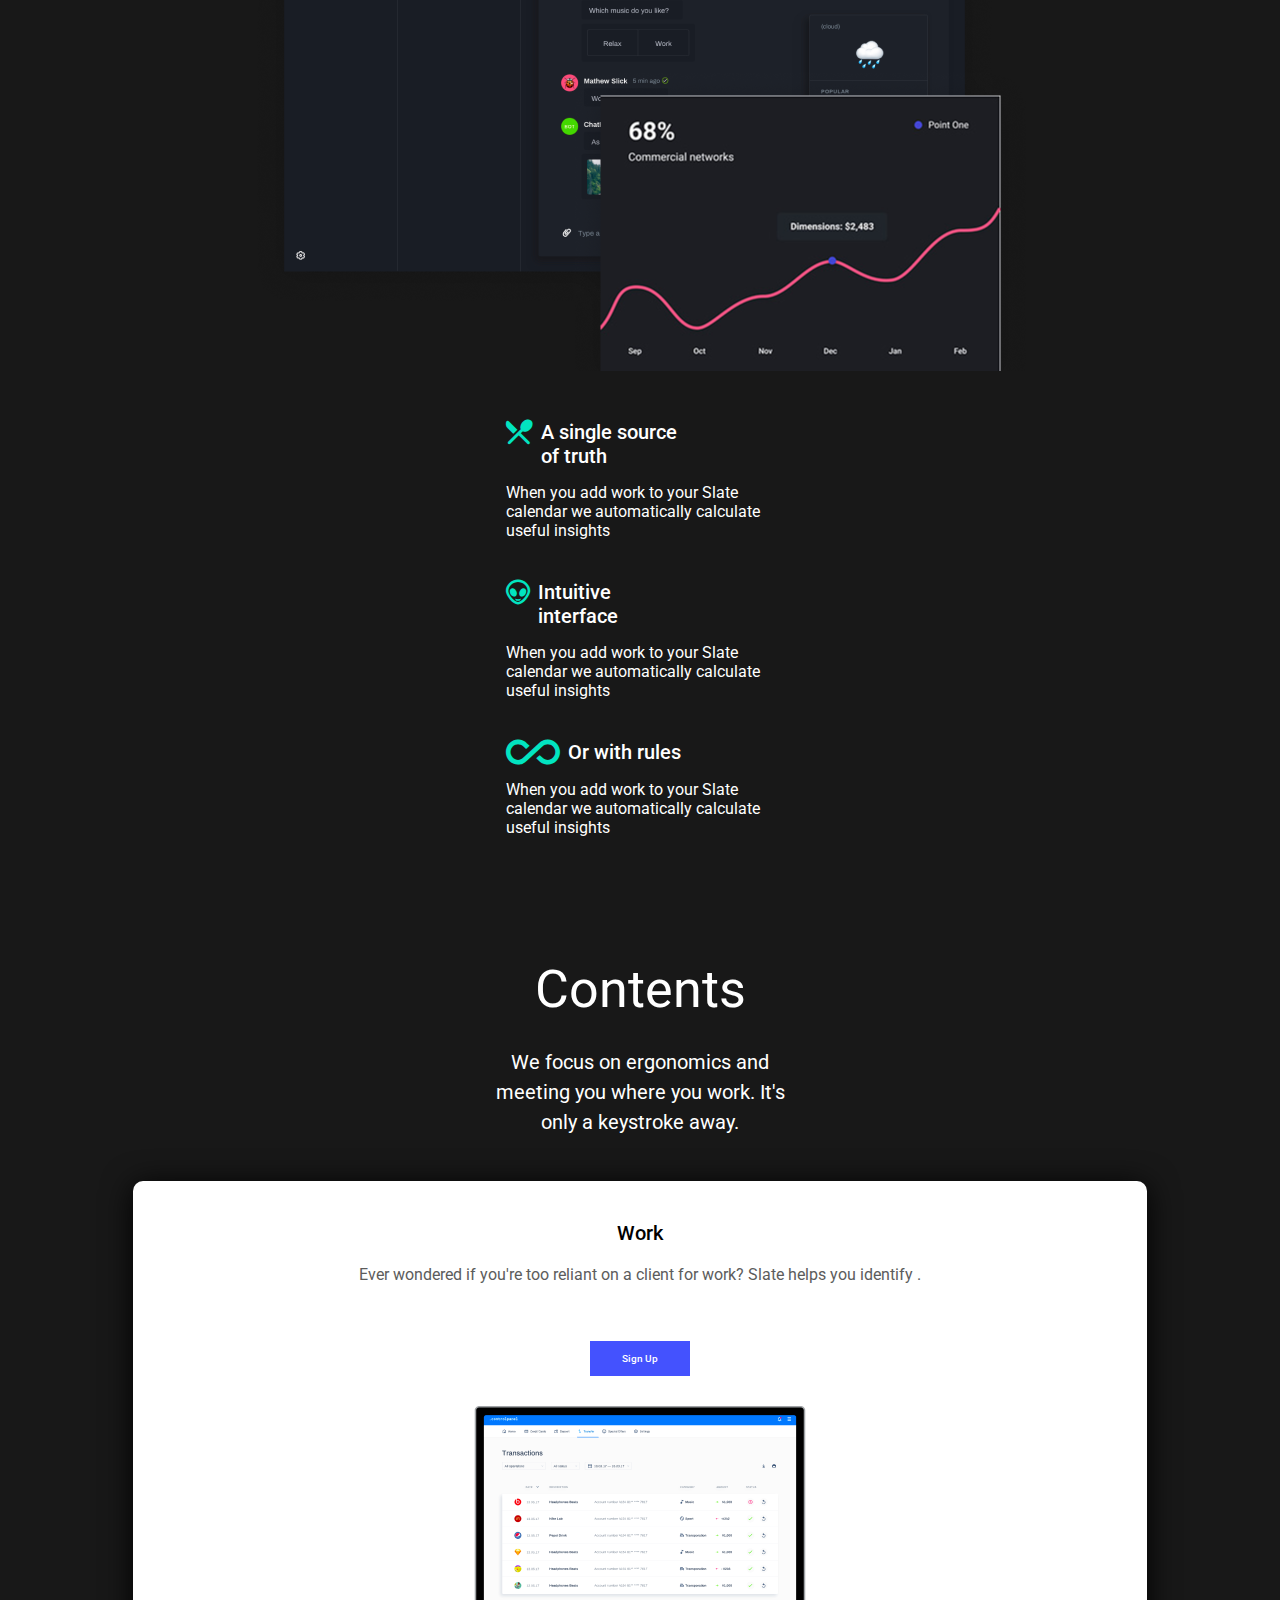
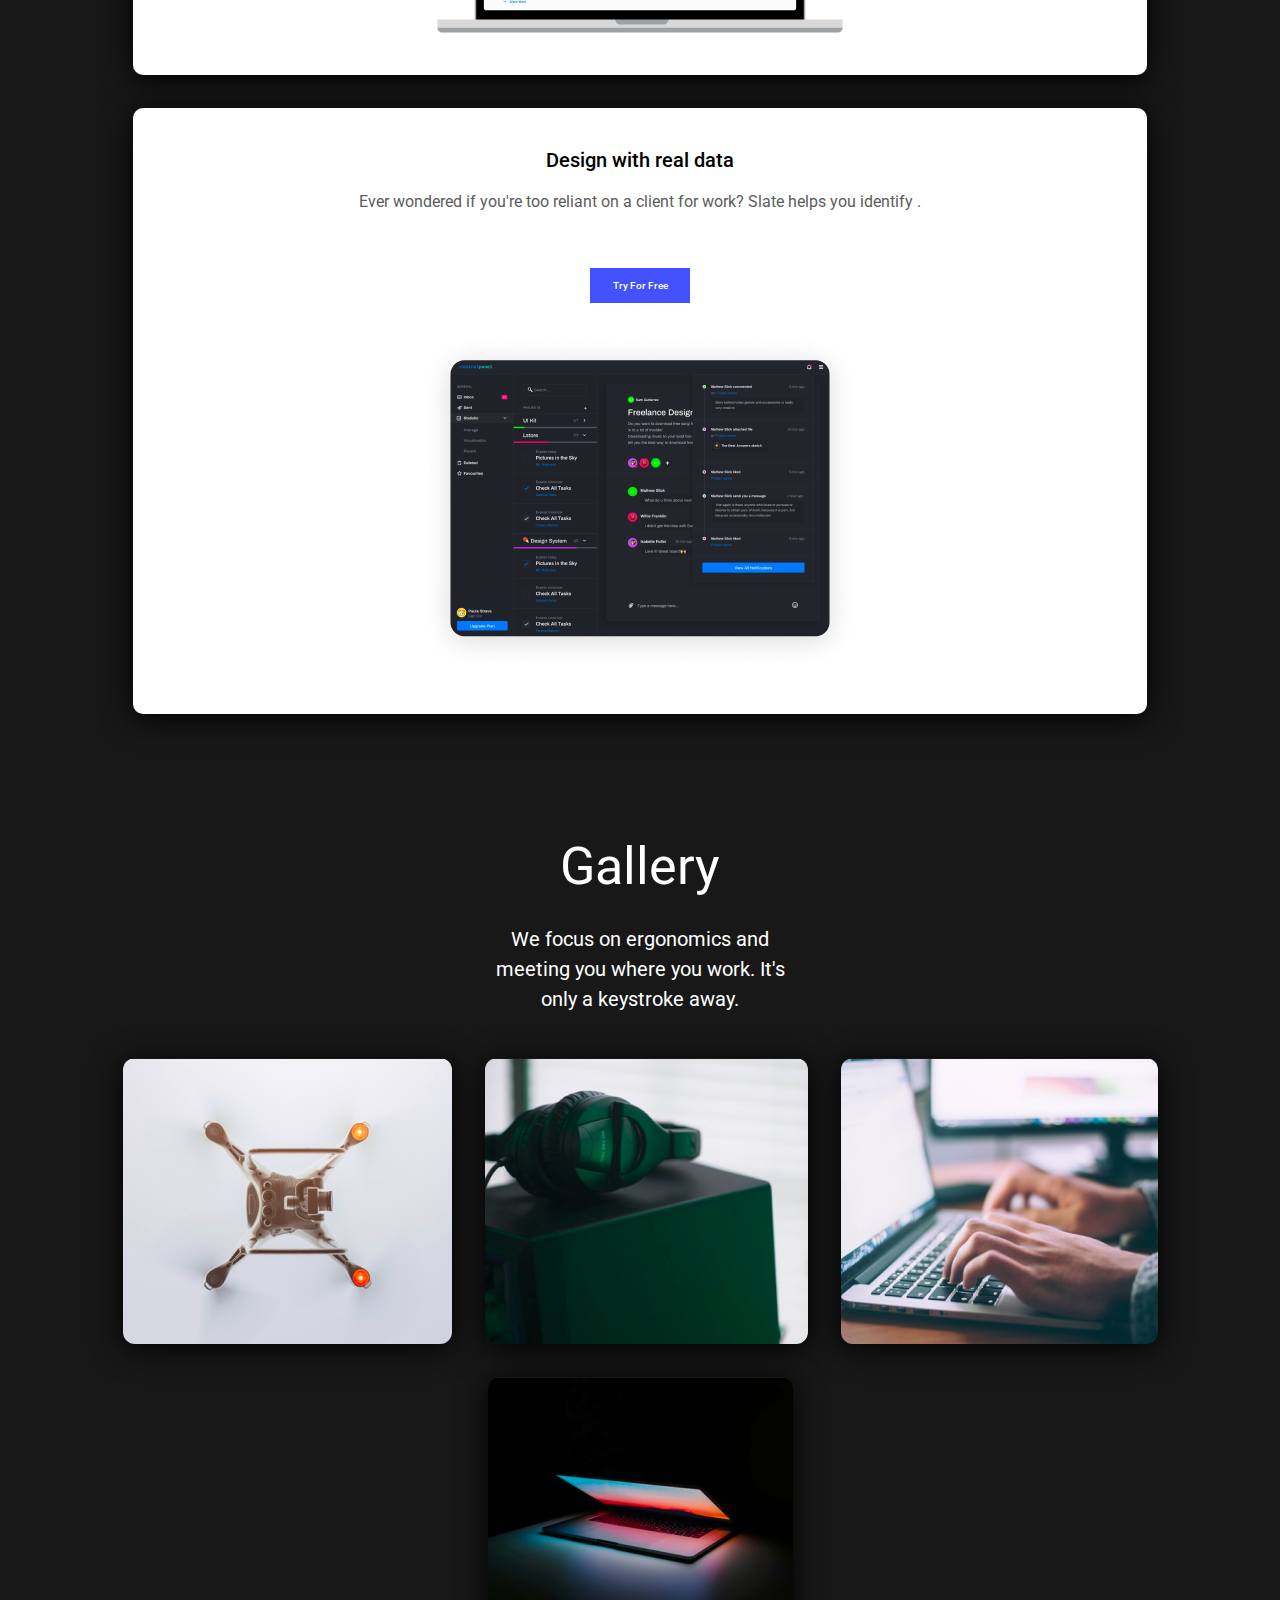
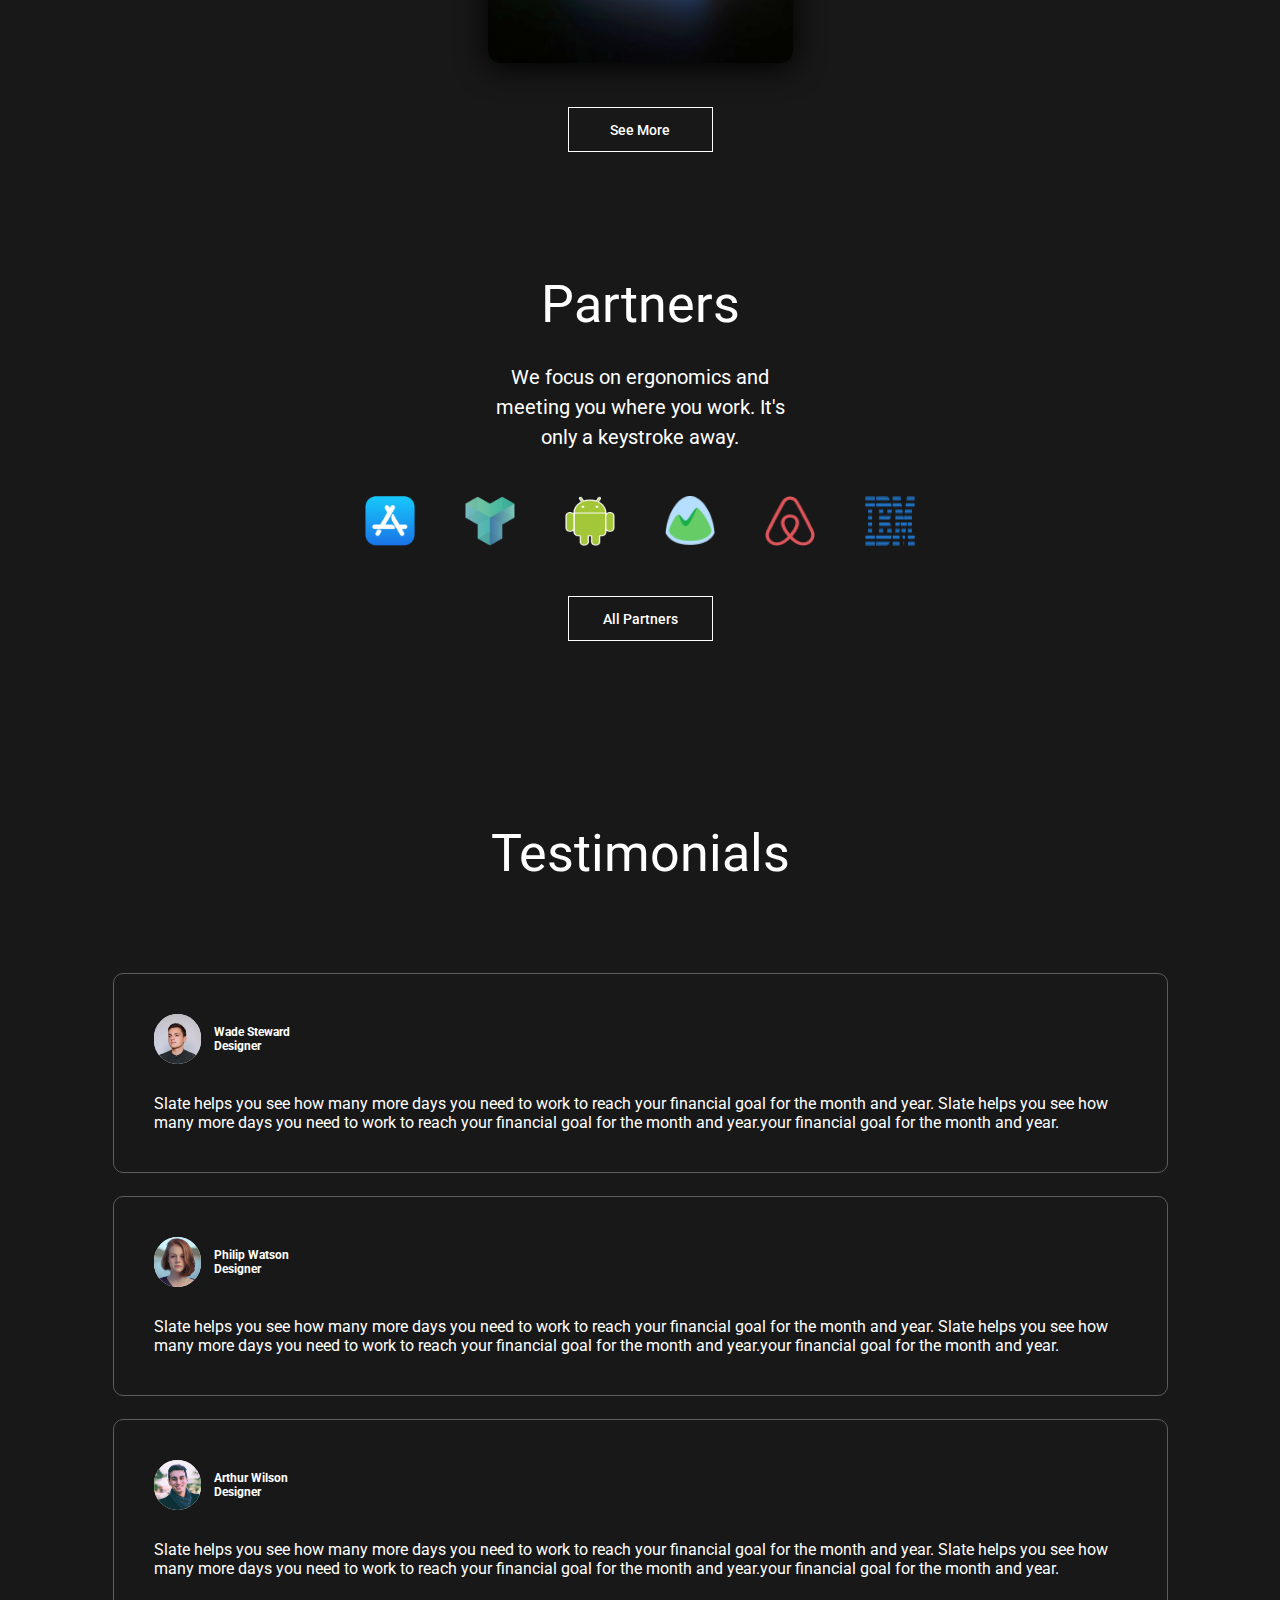
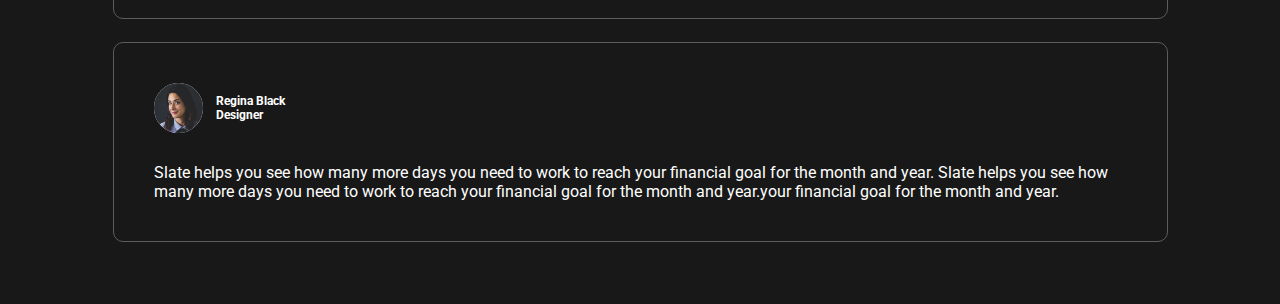
==== commit 12e5dc0d: "create testimonials section" ====
--- a/index.html
+++ b/index.html
@@ -259,6 +259,98 @@
       <a href="#" class="button _section"> All Partners </a>
     </section>
 
+    <!--=========== TESTIMONIALS ============-->
+
+    <section class="section testimonials">
+      <div class="container">
+        <div class="section title">
+          <h2 class="second-headline">Testimonials</h2>
+        </div>
+
+        <div class="testimonials">
+          <div class="testimony">
+            <div class="header-testimony">
+              <div class="header-image">
+                <img
+                  src="assets/img/avatar-wade.png"
+                  alt="Foto de Wade"
+                  class="image _default-image"
+                />
+              </div>
+              <h3 class="subtitle">Wade Steward Designer</h3>
+            </div>
+
+            <p class="paragraphe">
+              Slate helps you see how many more days you need to work to reach
+              your financial goal for the month and year. Slate helps you see
+              how many more days you need to work to reach your financial goal
+              for the month and year.your financial goal for the month and year.
+            </p>
+          </div>
+
+          <div class="testimony">
+            <div class="header-testimony">
+              <div class="header-image">
+                <img
+                  src="assets/img/avatar-phillip.png"
+                  alt="Foto da Phillip"
+                  class="image _default-image"
+                />
+              </div>
+              <h3 class="subtitle">Philip Watson Designer</h3>
+            </div>
+
+            <p class="paragraphe">
+              Slate helps you see how many more days you need to work to reach
+              your financial goal for the month and year. Slate helps you see
+              how many more days you need to work to reach your financial goal
+              for the month and year.your financial goal for the month and year.
+            </p>
+          </div>
+
+          <div class="testimony">
+            <div class="header-testimony">
+              <div class="header-image">
+                <img
+                  src="assets/img/avatar-arthur.png"
+                  alt="Foto do Arthur"
+                  class="image _default-image"
+                />
+              </div>
+              <h3 class="subtitle">Arthur Wilson Designer</h3>
+            </div>
+
+            <p class="paragraphe">
+              Slate helps you see how many more days you need to work to reach
+              your financial goal for the month and year. Slate helps you see
+              how many more days you need to work to reach your financial goal
+              for the month and year.your financial goal for the month and year.
+            </p>
+          </div>
+
+          <div class="testimony">
+            <div class="header-testimony">
+              <div class="header-image">
+                <img
+                  src="assets/img/avatar-regina.png"
+                  alt="Foto da Regina"
+                  class="image _default-image"
+                />
+              </div>
+              <h3 class="subtitle">Regina Black Designer</h3>
+            </div>
+
+            <p class="paragraphe">
+              Slate helps you see how many more days you need to work to reach
+              your financial goal for the month and year. Slate helps you see
+              how many more days you need to work to reach your financial goal
+              for the month and year.your financial goal for the month and year.
+            </p>
+          </div>
+        </div>
+      </div>
+    </section>
+
     <!--============ MAIN JS ======== -->
     <script src="assets/js/main.js"></script>
   </body>
--- a/assets/css/styles.css
+++ b/assets/css/styles.css
@@ -86,6 +86,10 @@
   margin: 0 auto 2.7rem;
 }
 
+.image._default-image {
+  max-width: initial;
+}
+
 .headline {
   font-size: var(--headline);
   color: var(--light-text);
@@ -139,7 +143,7 @@
 }
 
 .section {
-  padding: 16.3rem 0 6.2rem;
+  padding: 6rem 0 6.2rem;
 }
 
 .button {
@@ -401,6 +405,49 @@
   height: 5rem;
 }
 
+/*============ TESTIMONIALS ==================*/
+
+.testimonials {
+  display: flex;
+  justify-content: center;
+  flex-wrap: wrap;
+  gap: 2.3rem;
+}
+
+.testimony {
+  padding: 4rem;
+  border: 1px solid var(--second-text);
+  border-radius: 1rem;
+}
+
+.header-testimony {
+  display: flex;
+  align-items: center;
+  column-gap: 1.3rem;
+  max-width: 18rem;
+  margin-bottom: 3rem;
+}
+
+.header-image {
+  width: 5rem;
+  height: 5rem;
+  border-radius: 5rem;
+  overflow: hidden;
+  display: flex;
+  align-items: center;
+  justify-content: center;
+  background: var(--light);
+}
+
+.header-image .image {
+  width: 5.4rem;
+  height: 5.4rem;
+}
+
+.header-testimony .subtitle {
+  color: var(--light-text);
+}
+
 /*============ BREAKPOINTS ===================*/
 
 @media only screen and (max-width: 750px) {
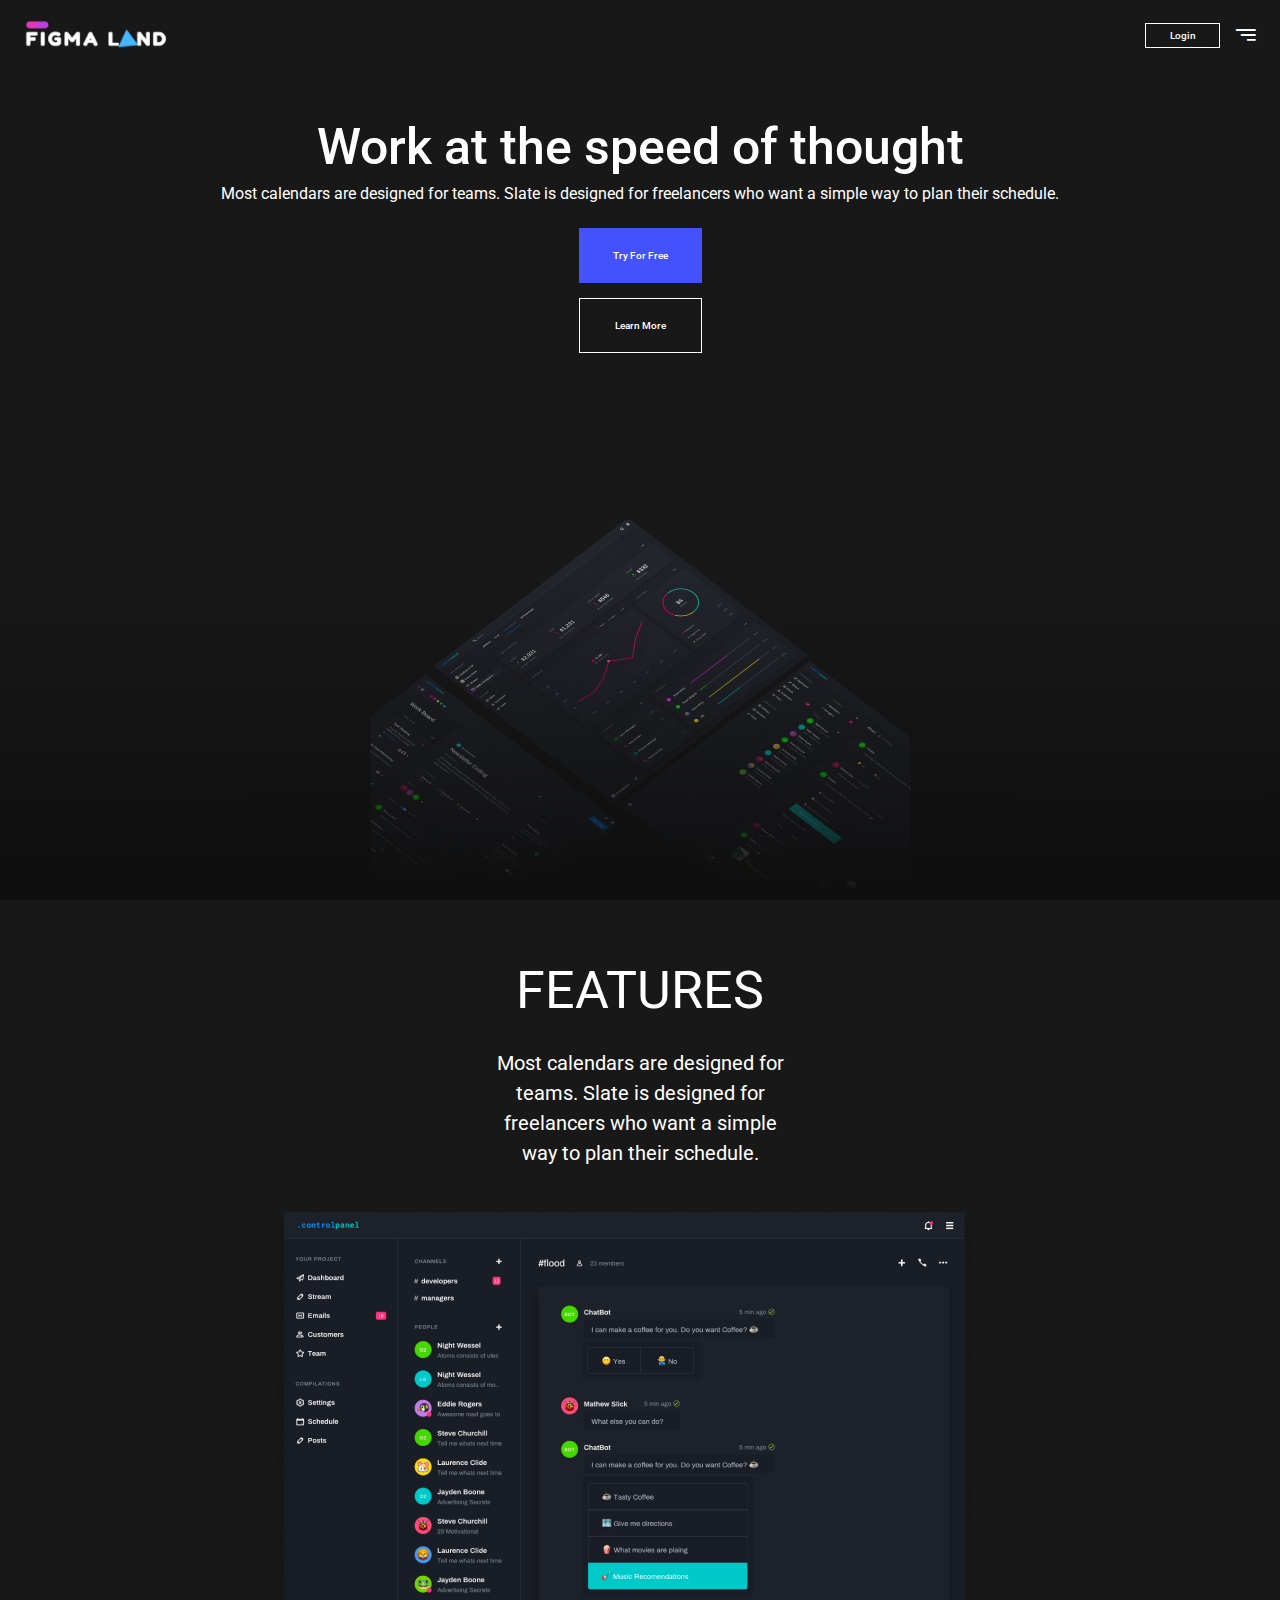
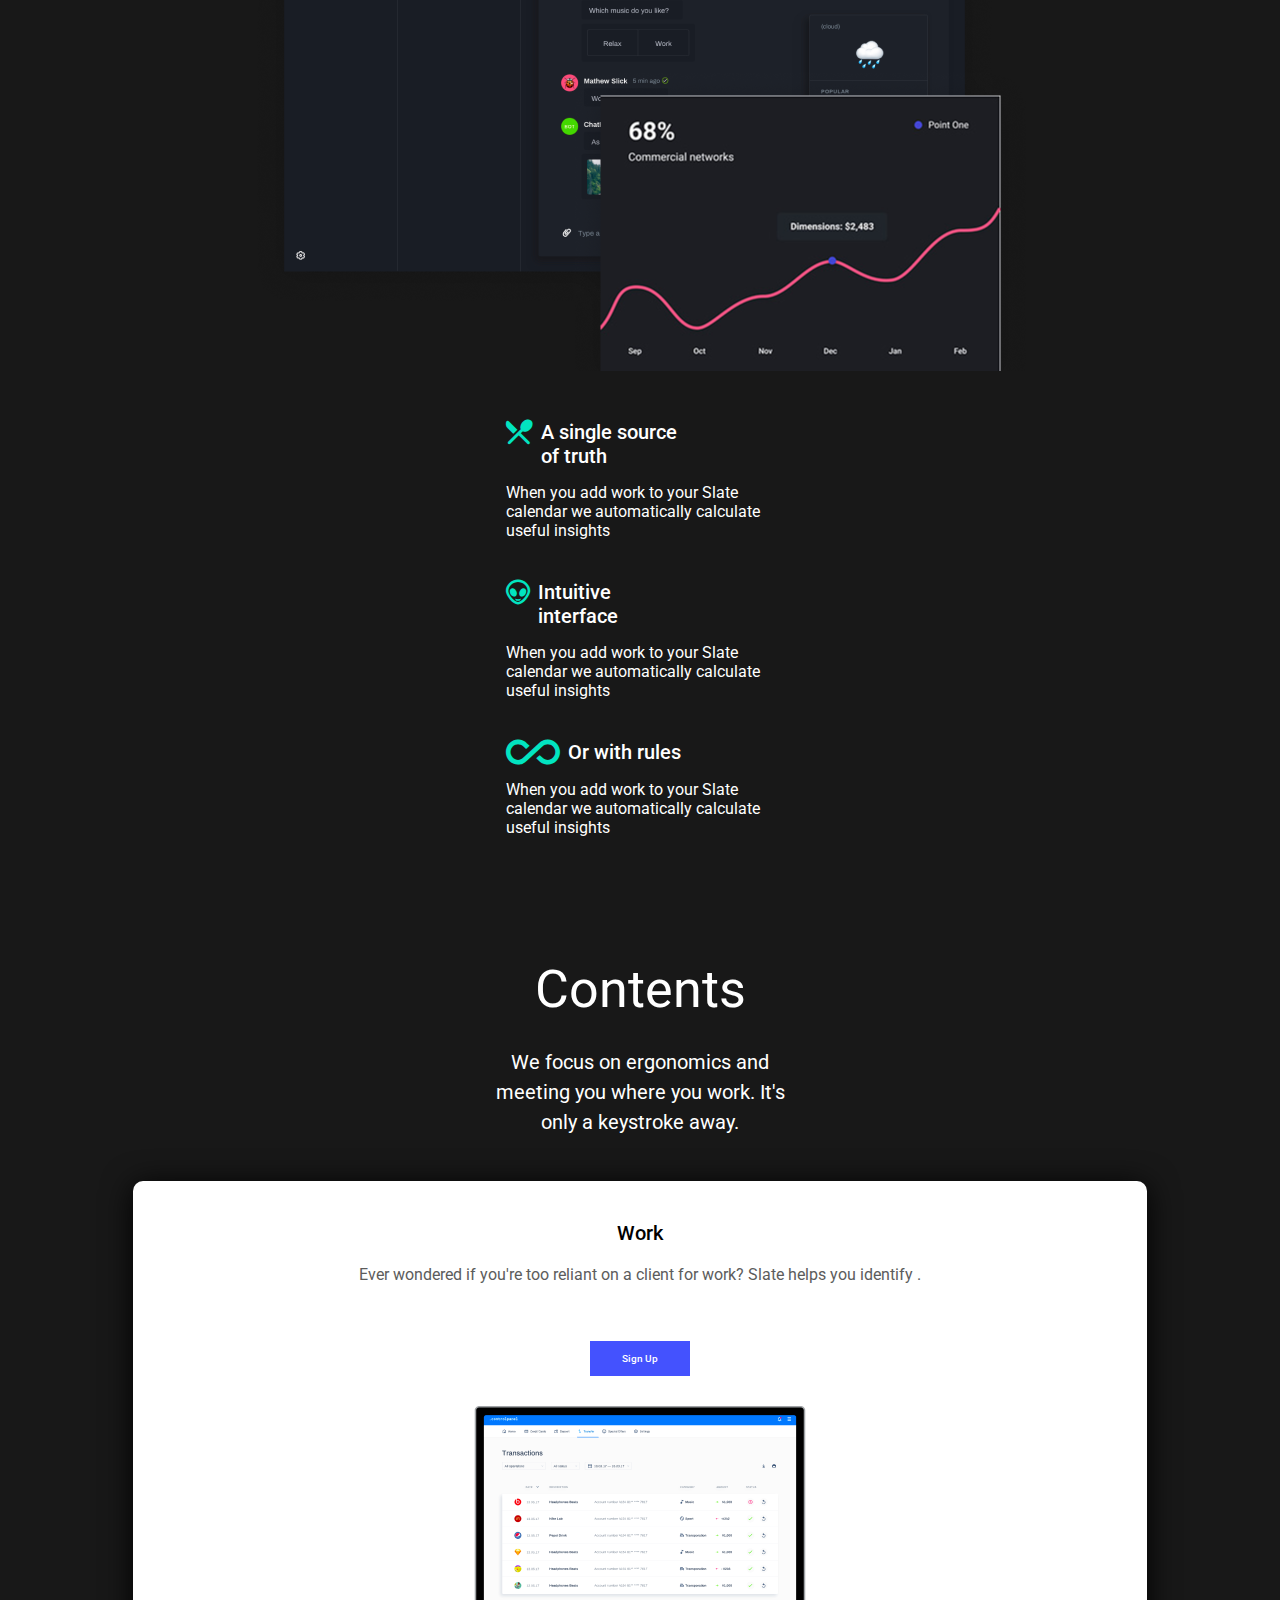
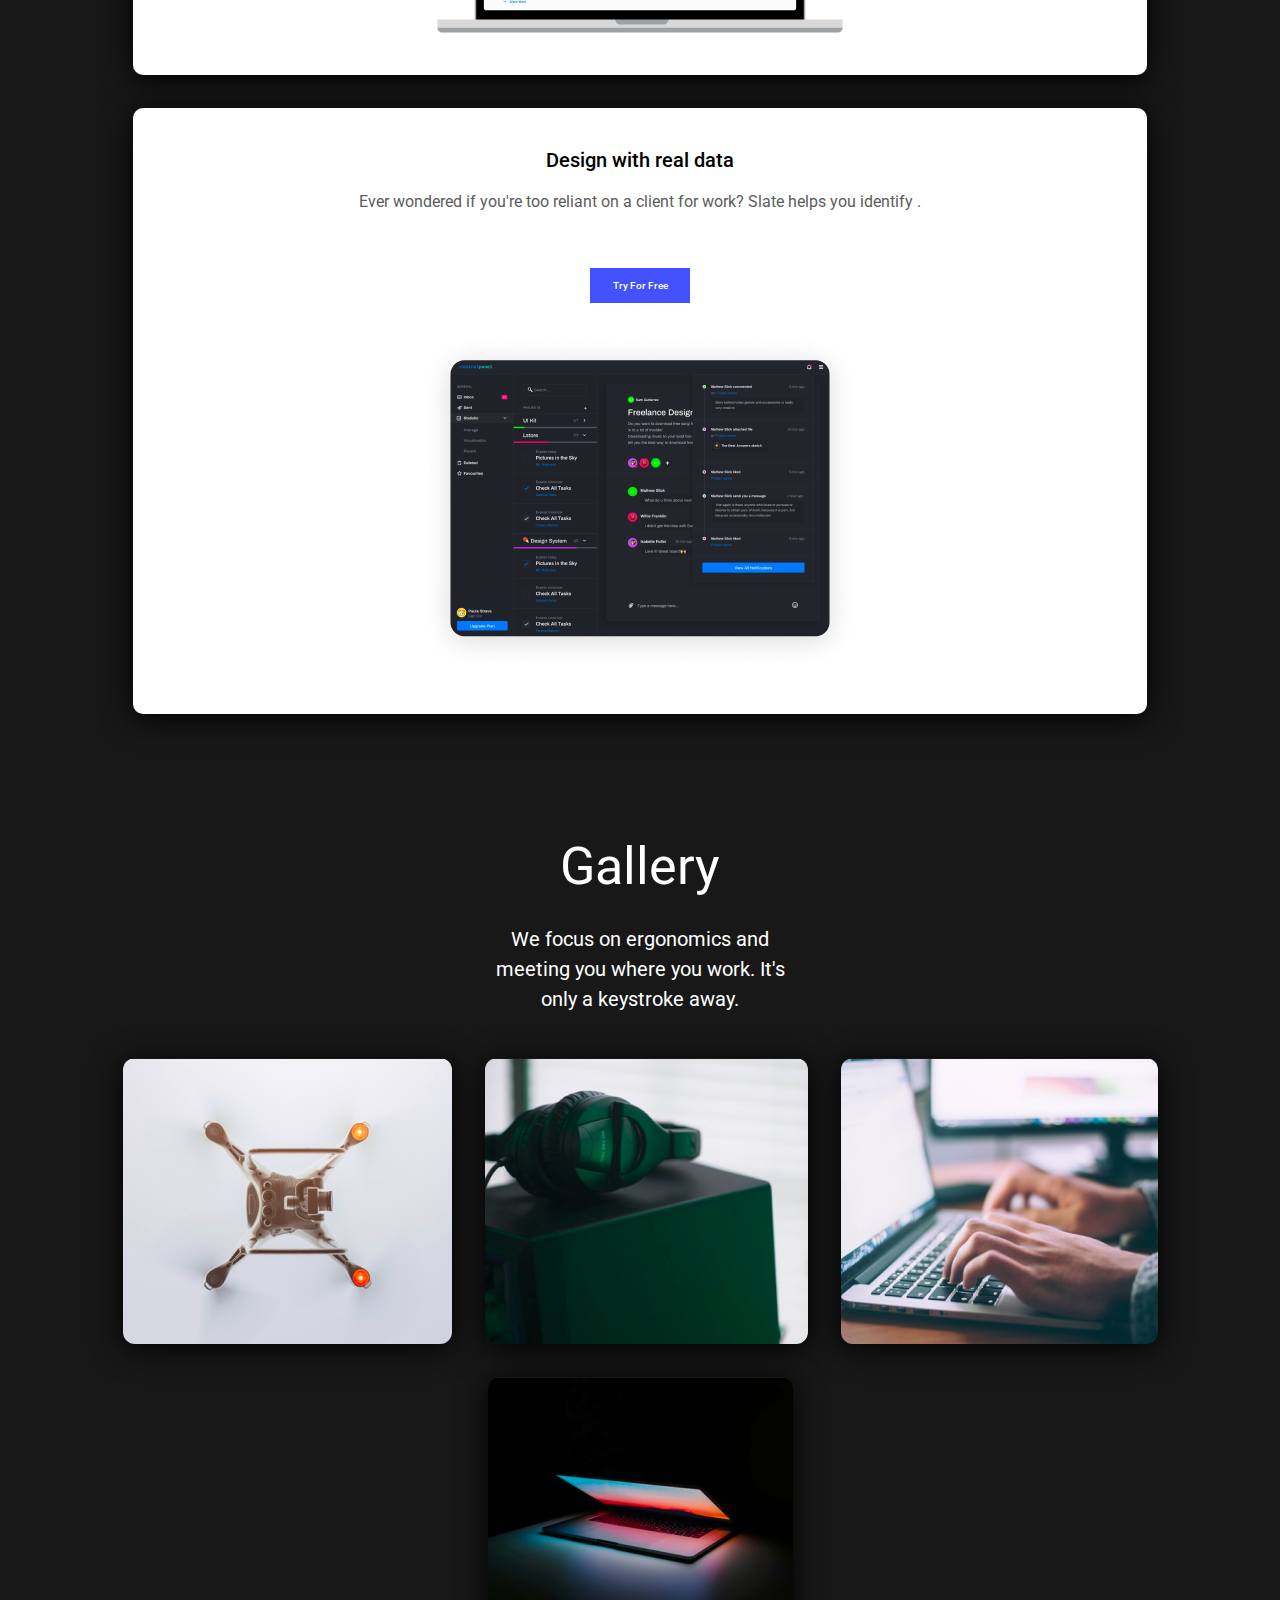
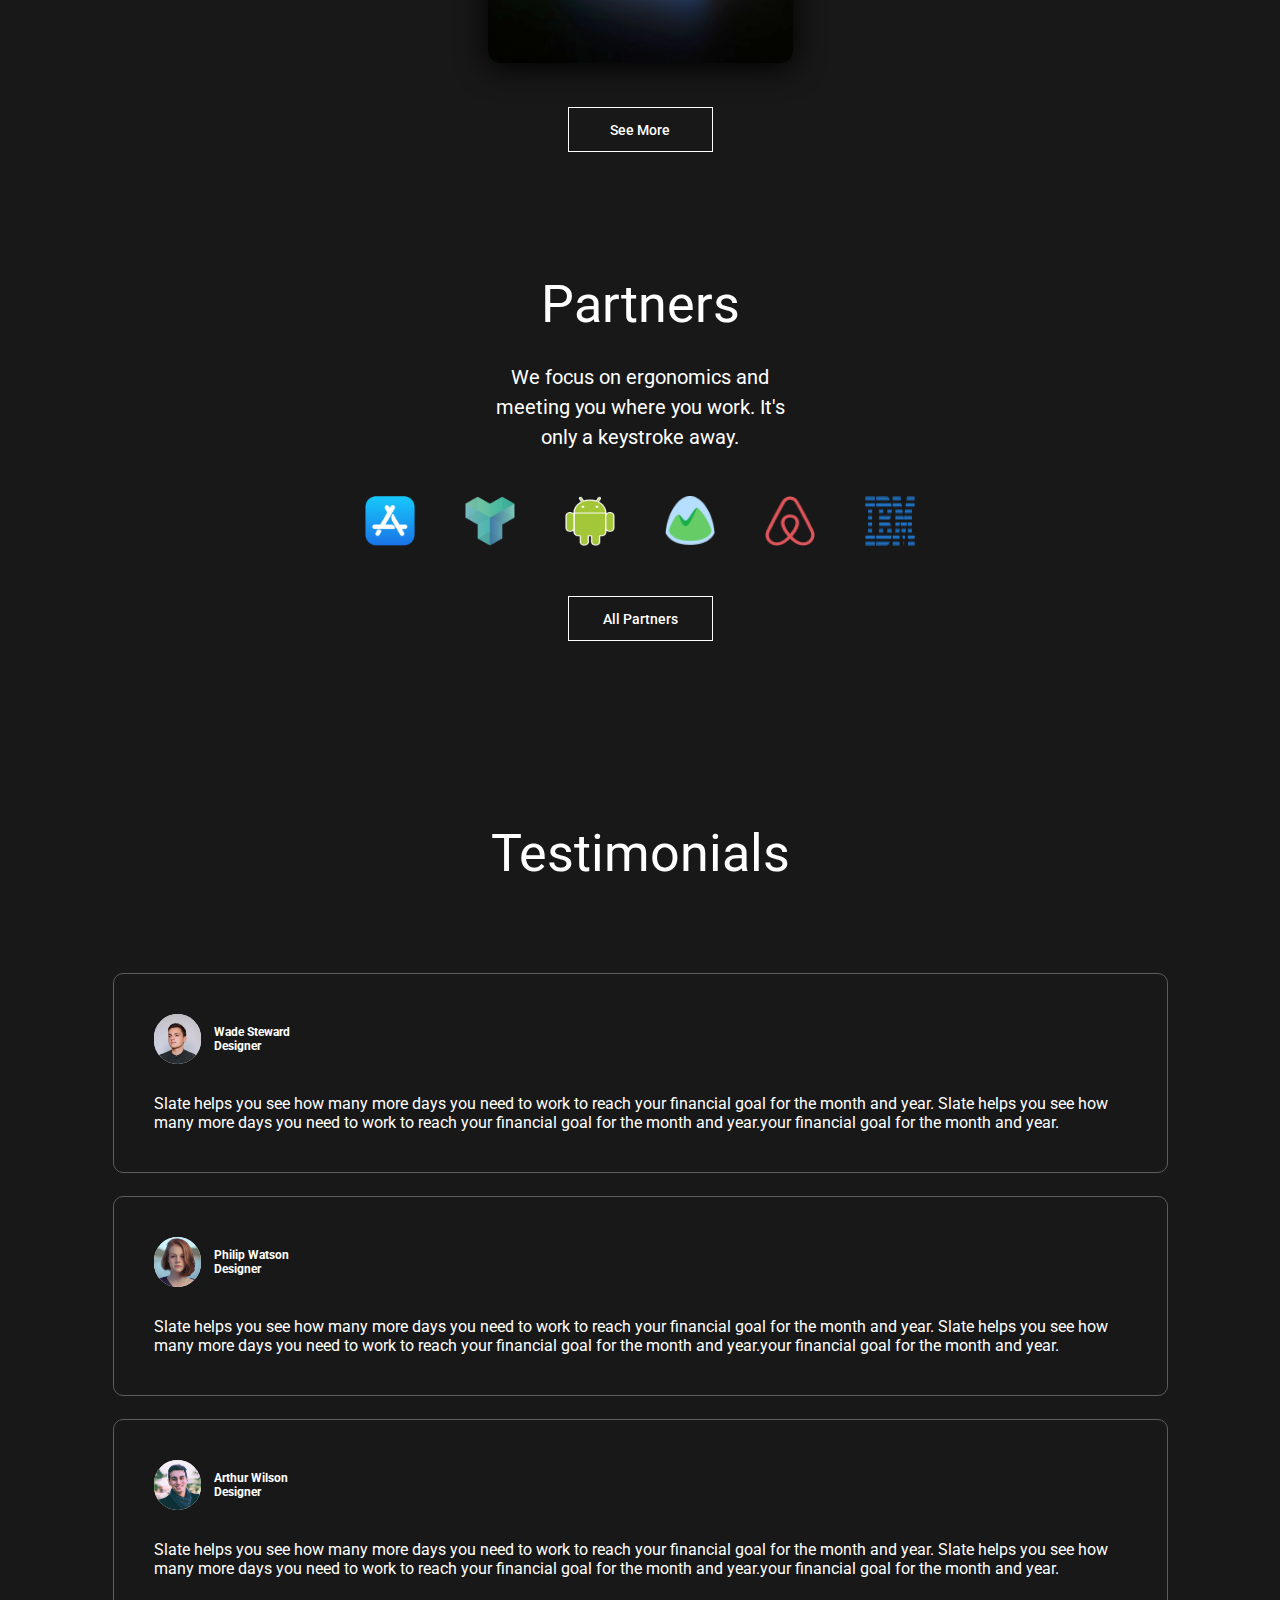
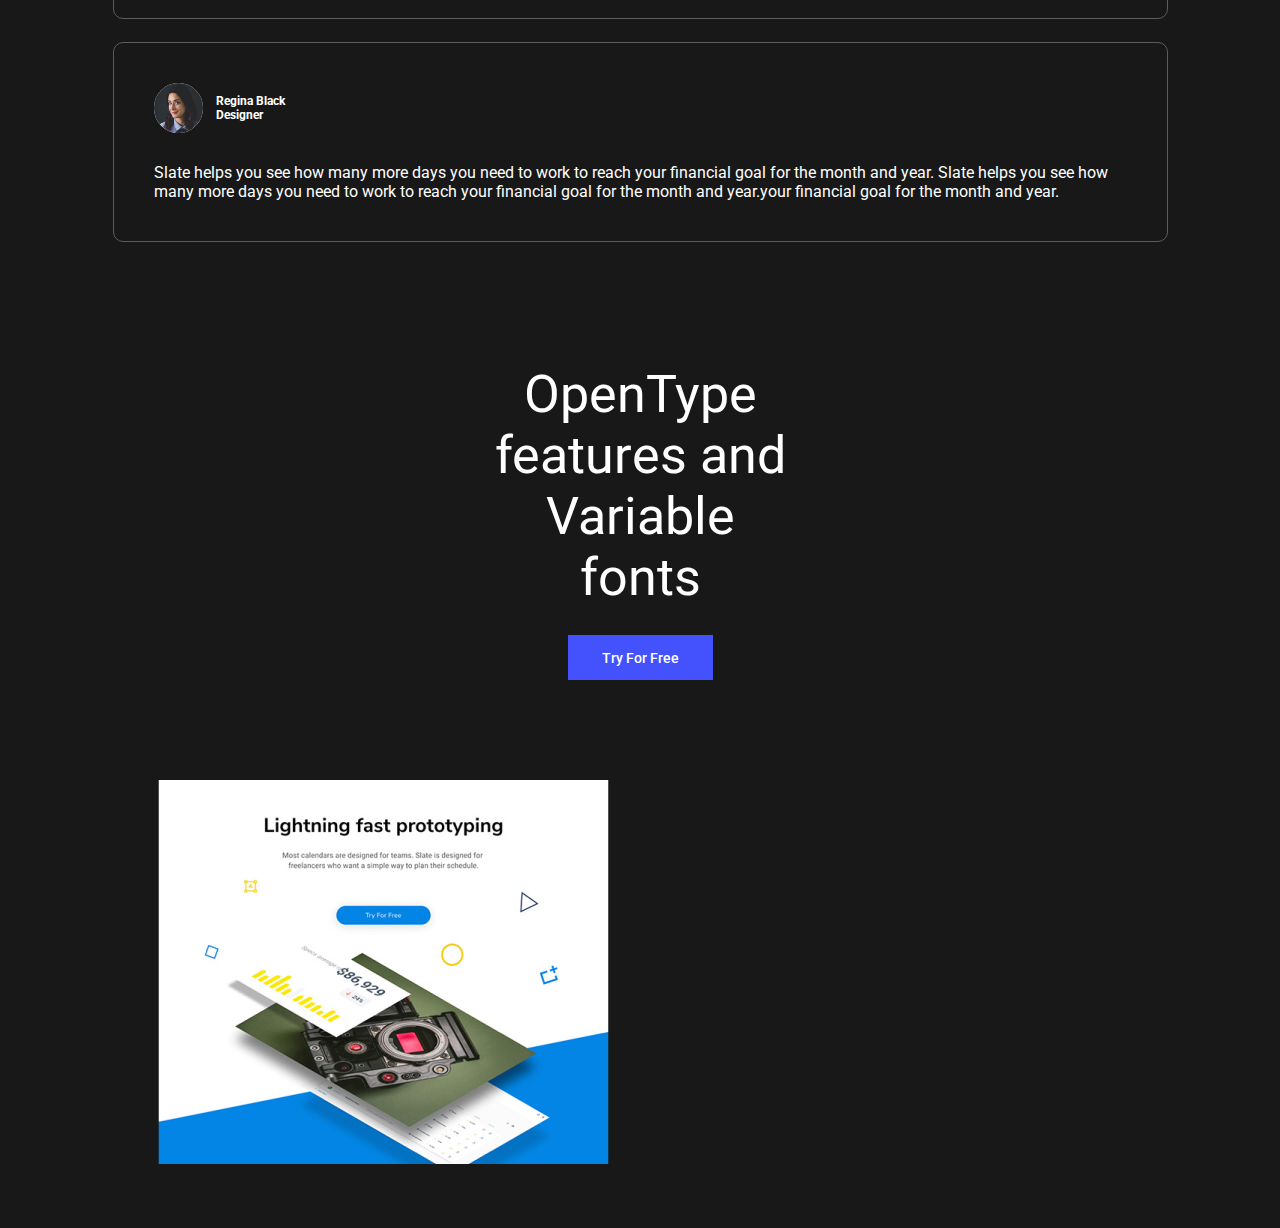
==== commit 4a32c7aa: "create the cta section" ====
--- a/index.html
+++ b/index.html
@@ -351,6 +351,22 @@
       </div>
     </section>
 
+    <!--============ CTA ==================-->
+
+    <section class="section cta">
+      <div class="container">
+        <div class="section-title">
+          <h2 class="second-headline">OpenType features and Variable fonts</h2>
+        </div>
+
+        <a href="#" class="button _blue _section">Try For Free</a>
+
+        <div class="cta-image">
+          <img src="assets/img/line-chart.png" alt="Line Chat" class="image" />
+        </div>
+      </div>
+    </section>
+
     <!--============ MAIN JS ======== -->
     <script src="assets/js/main.js"></script>
   </body>
--- a/assets/css/styles.css
+++ b/assets/css/styles.css
@@ -448,6 +448,12 @@
   color: var(--light-text);
 }
 
+/*============ CTA ===========================*/
+
+.cta .button {
+  margin-bottom: 10rem;
+}
+
 /*============ BREAKPOINTS ===================*/
 
 @media only screen and (max-width: 750px) {
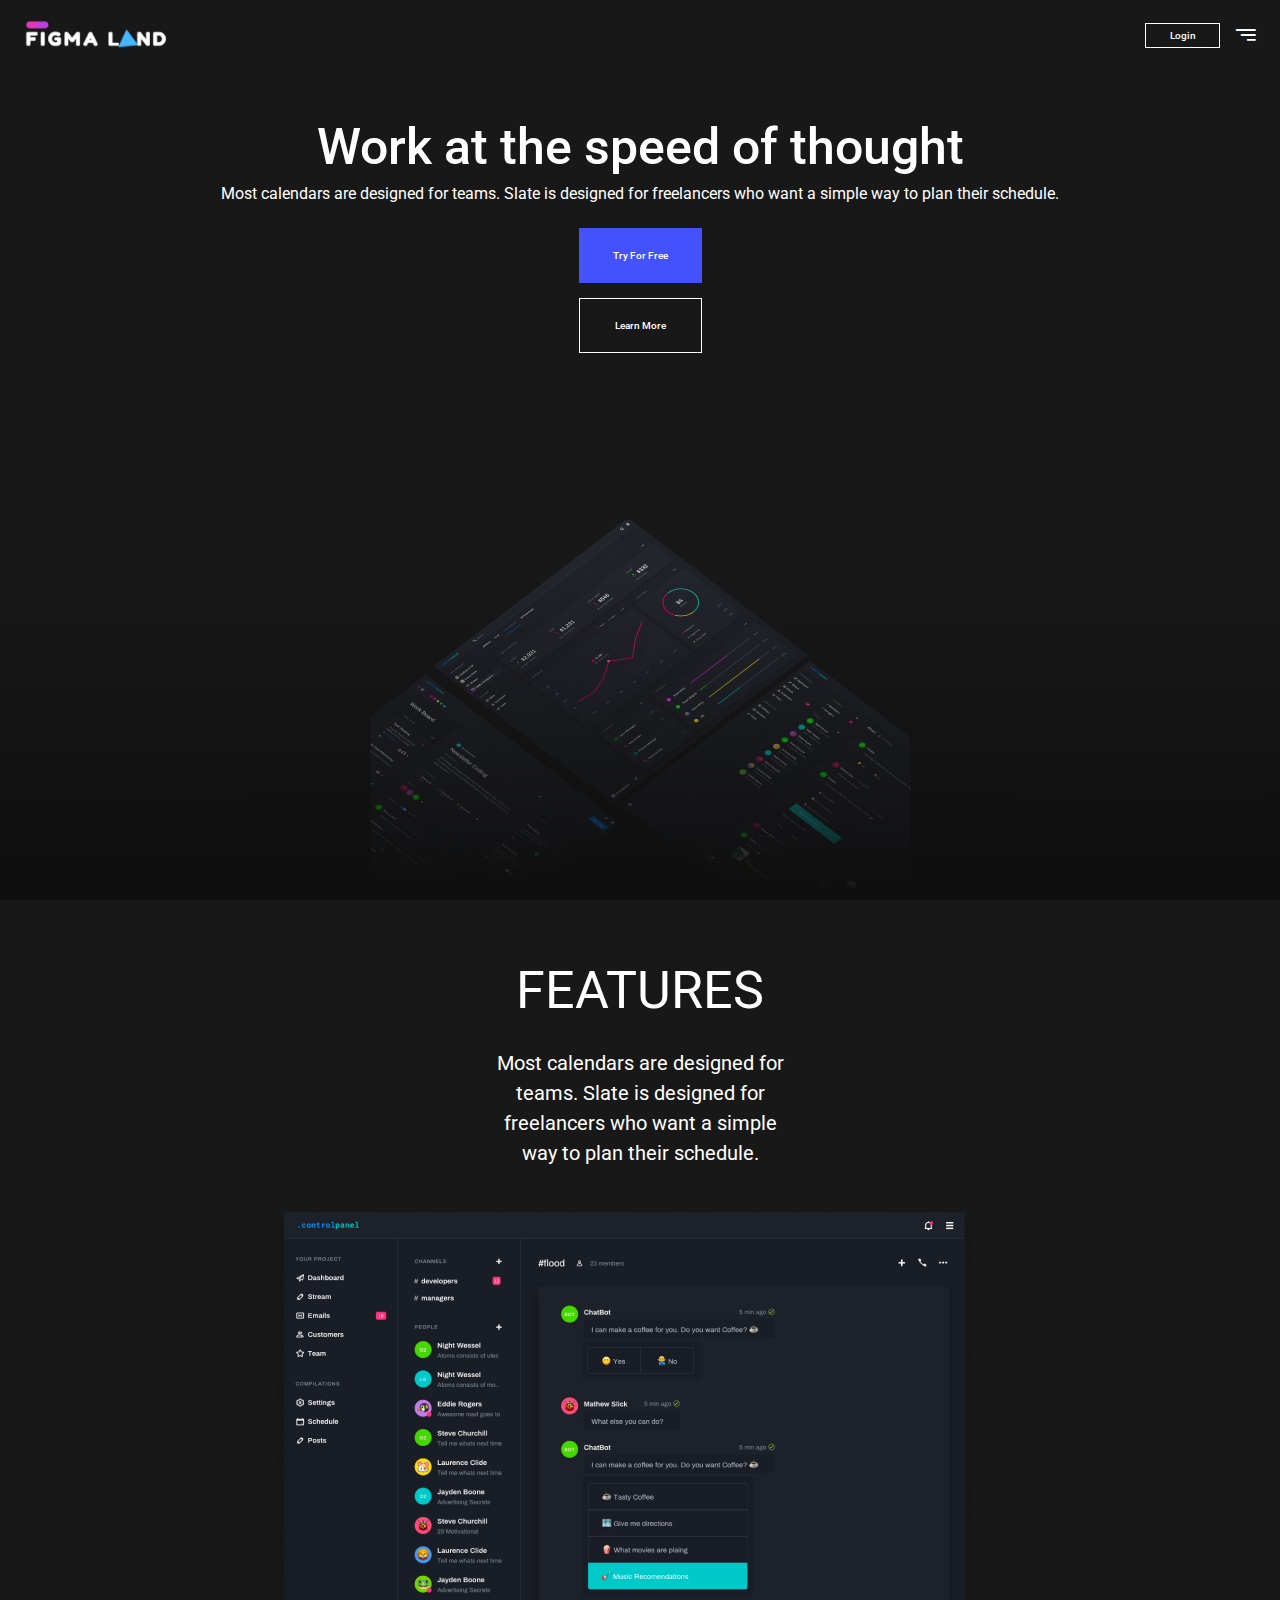
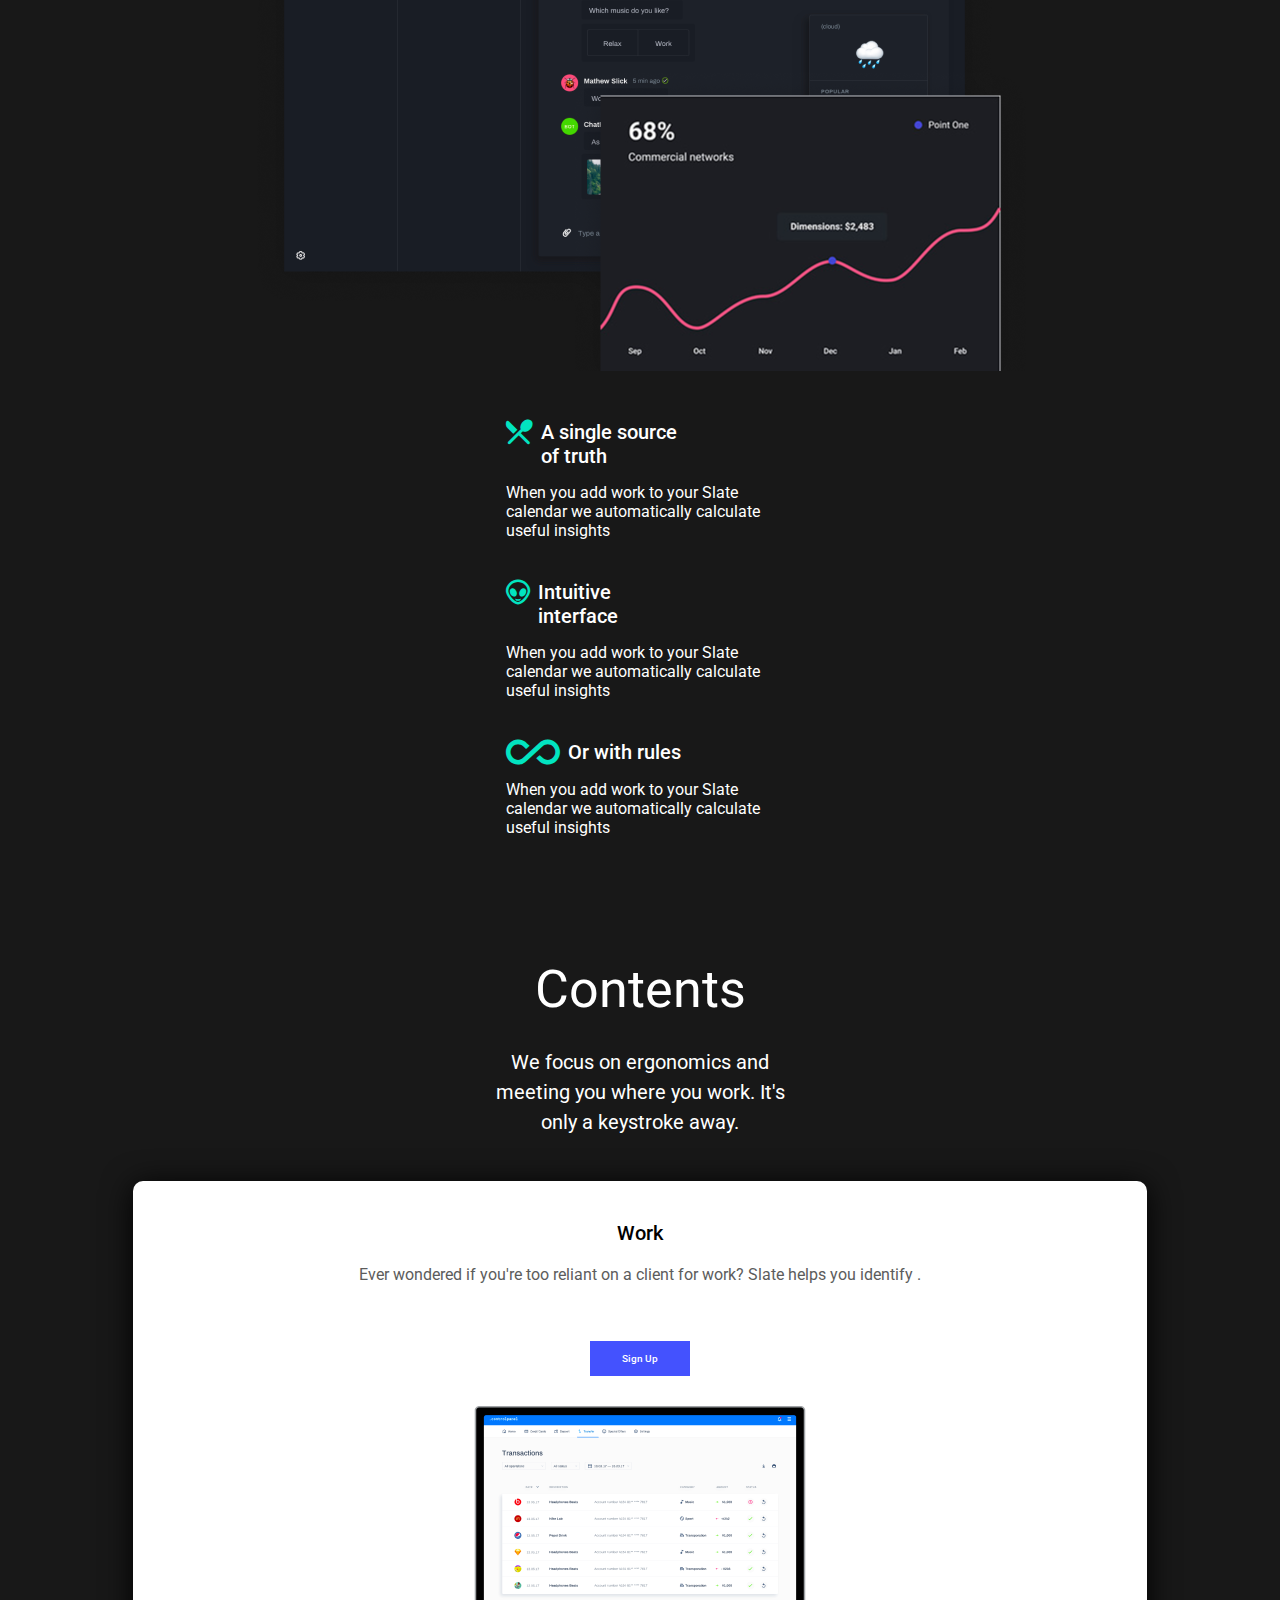
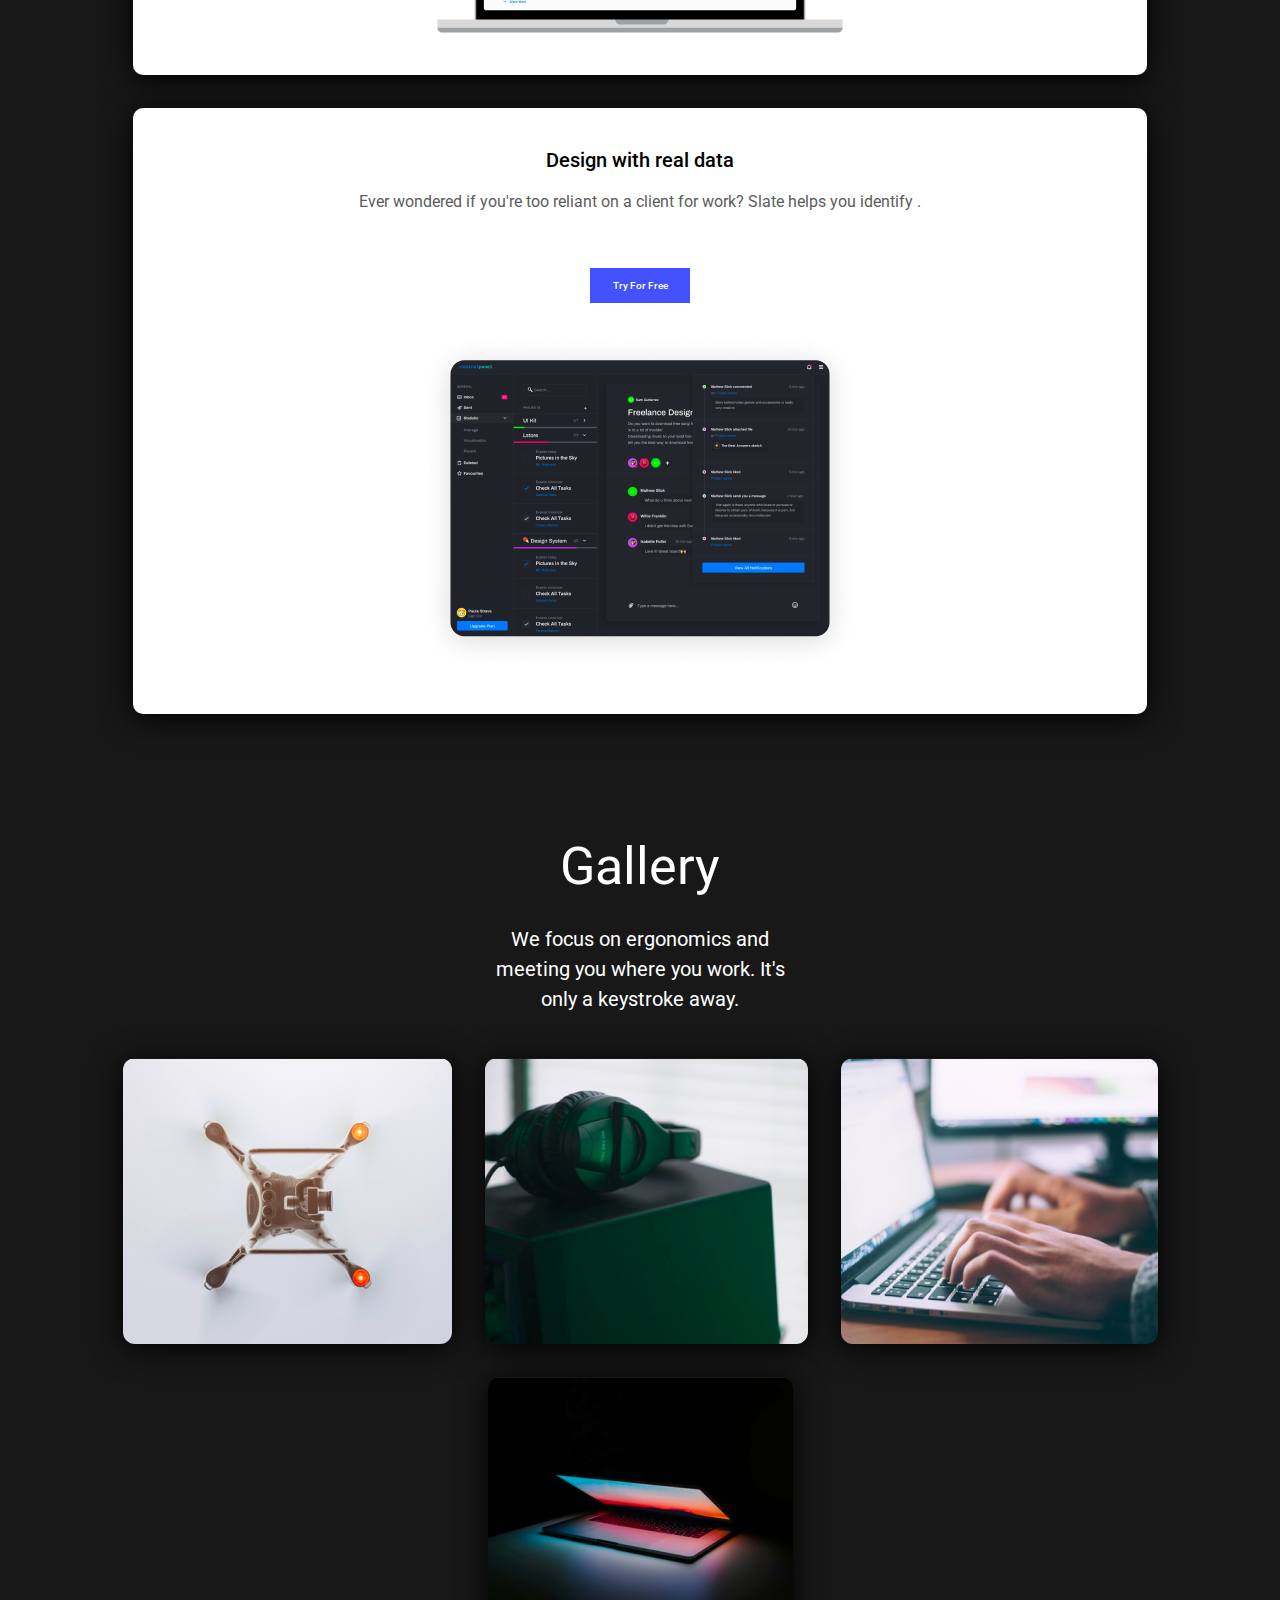
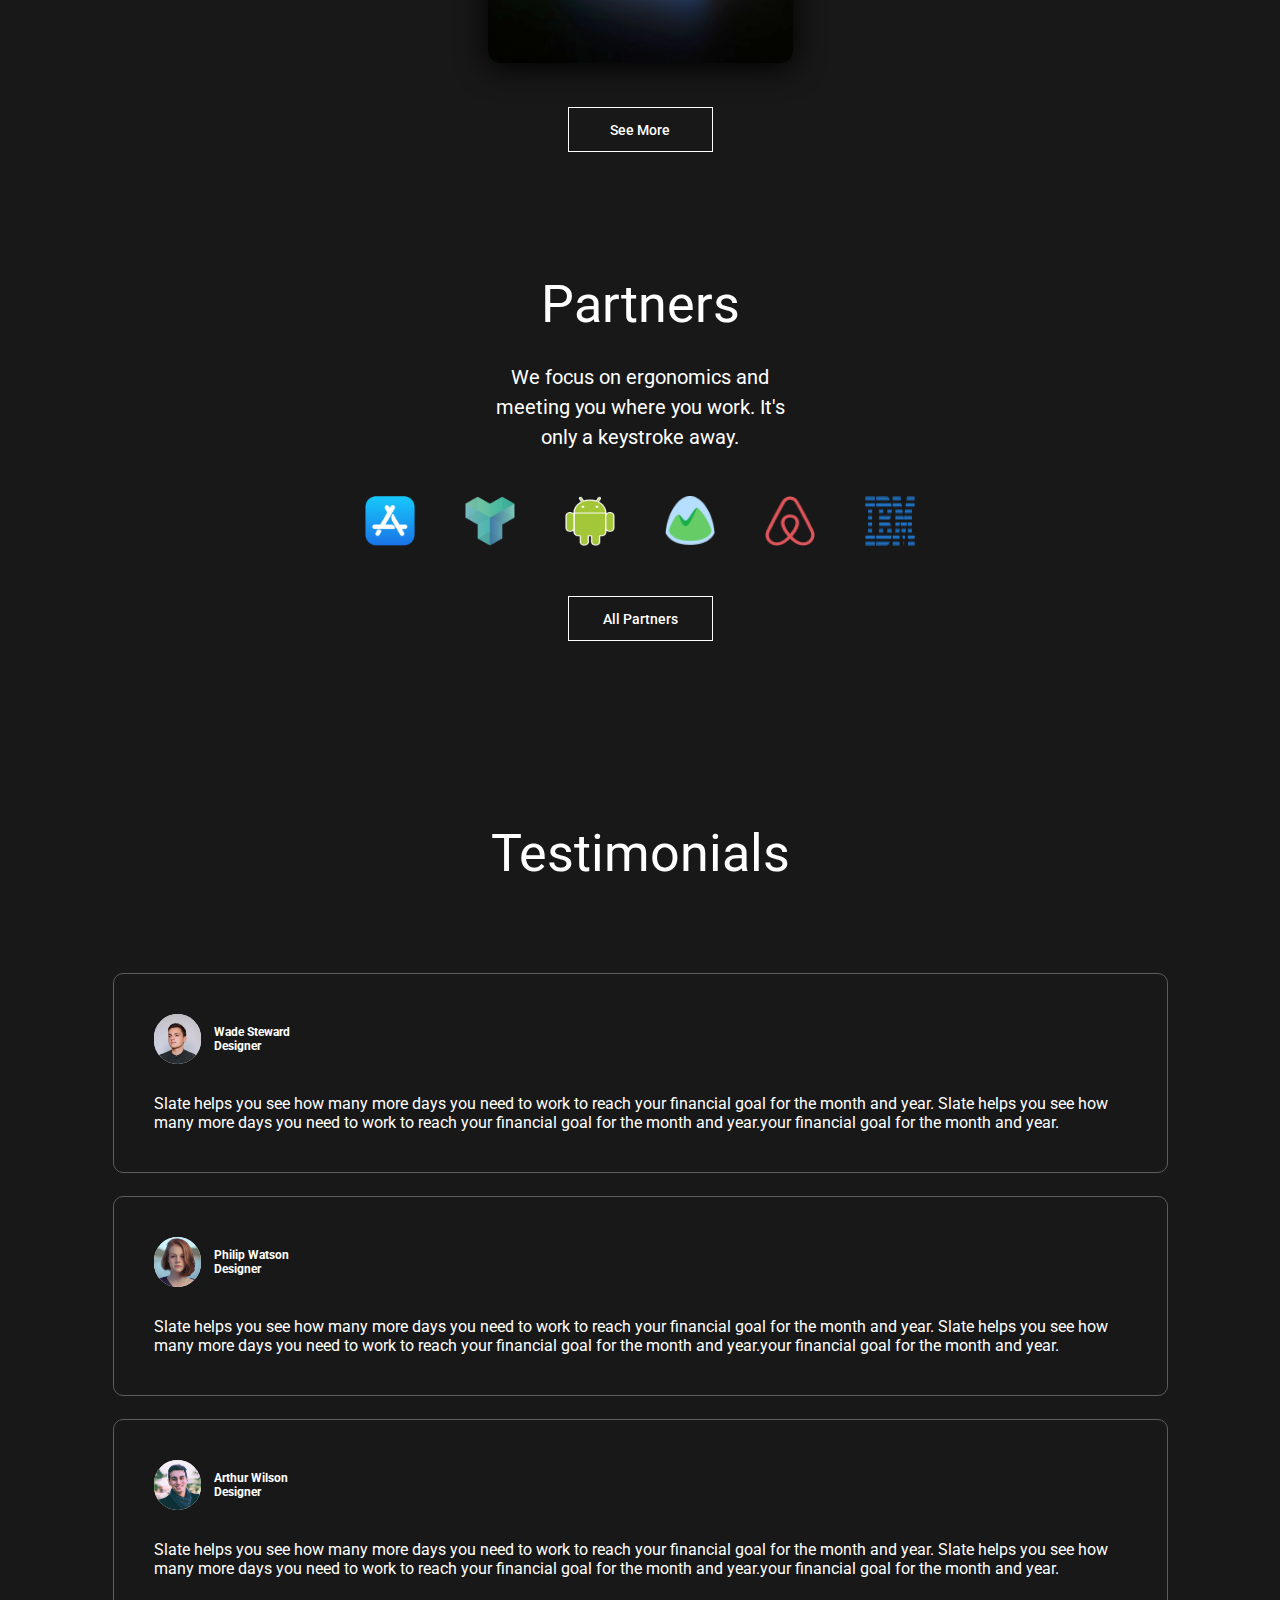
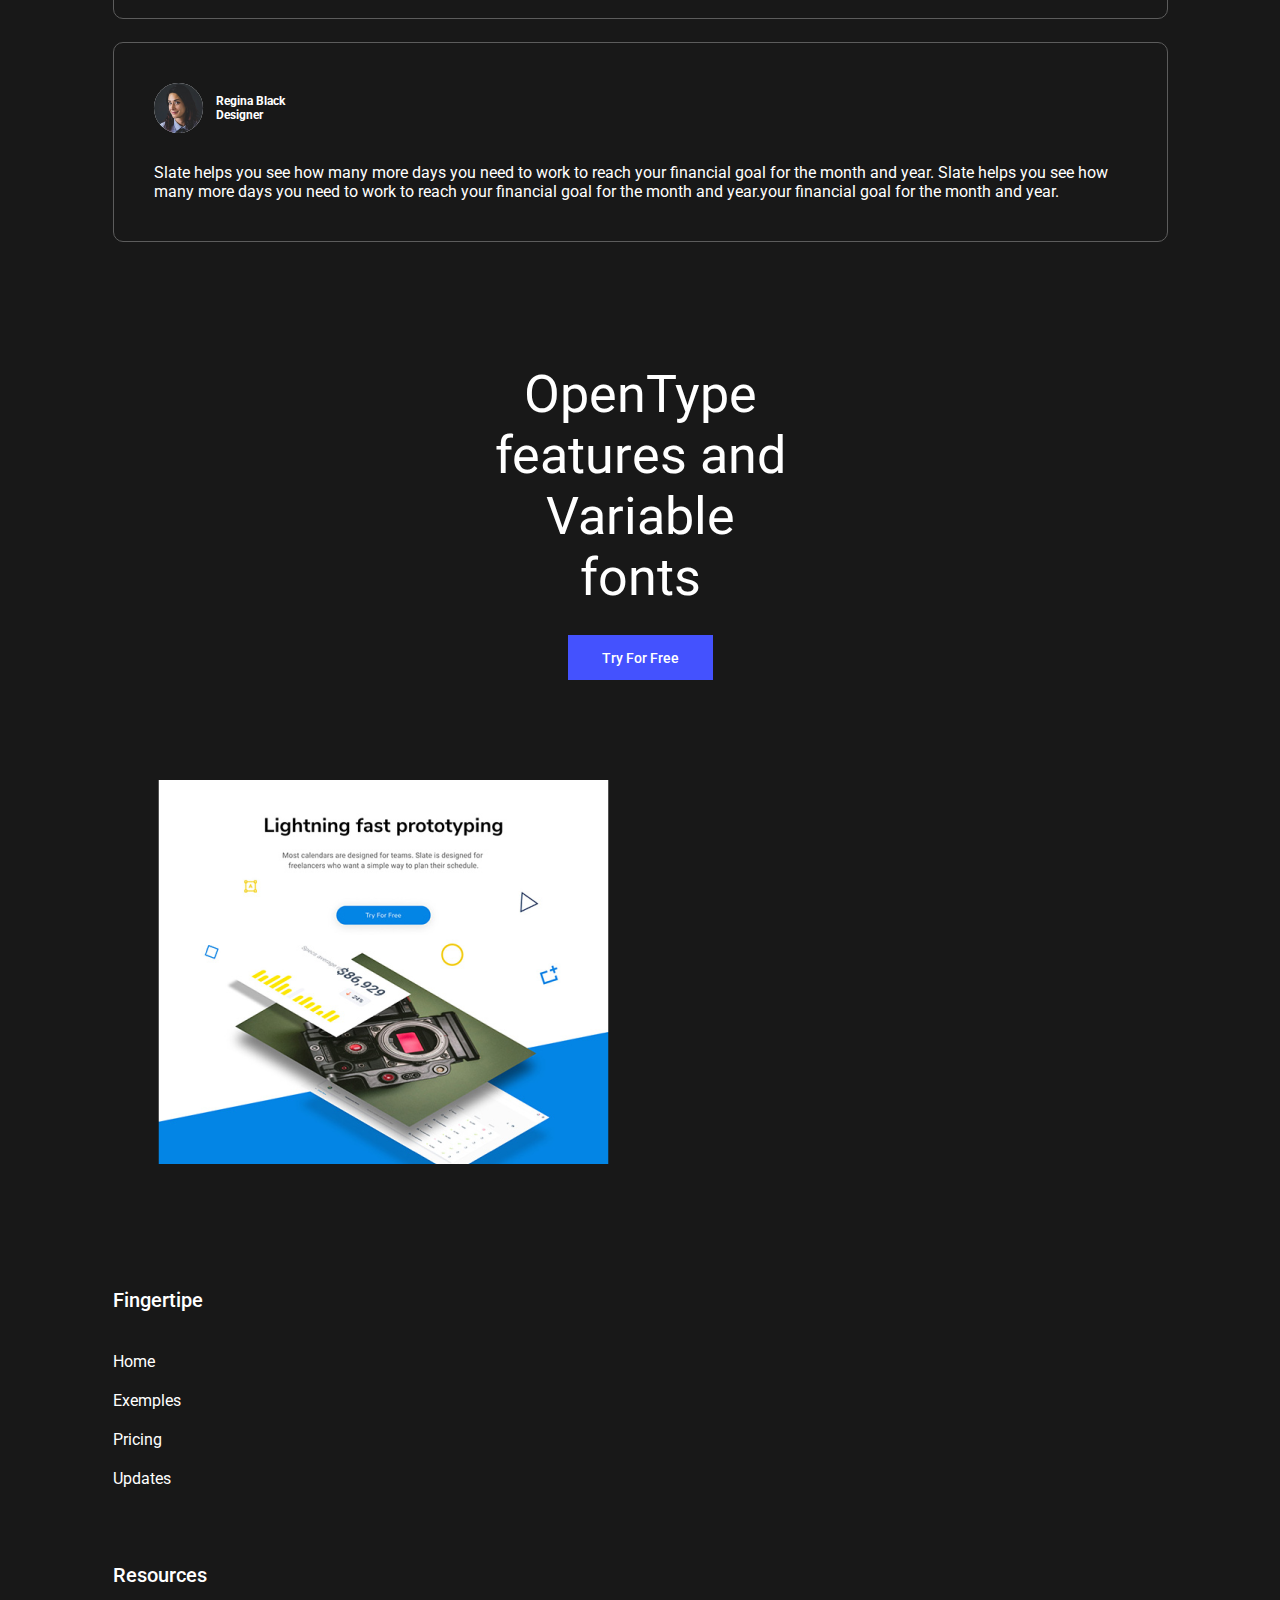
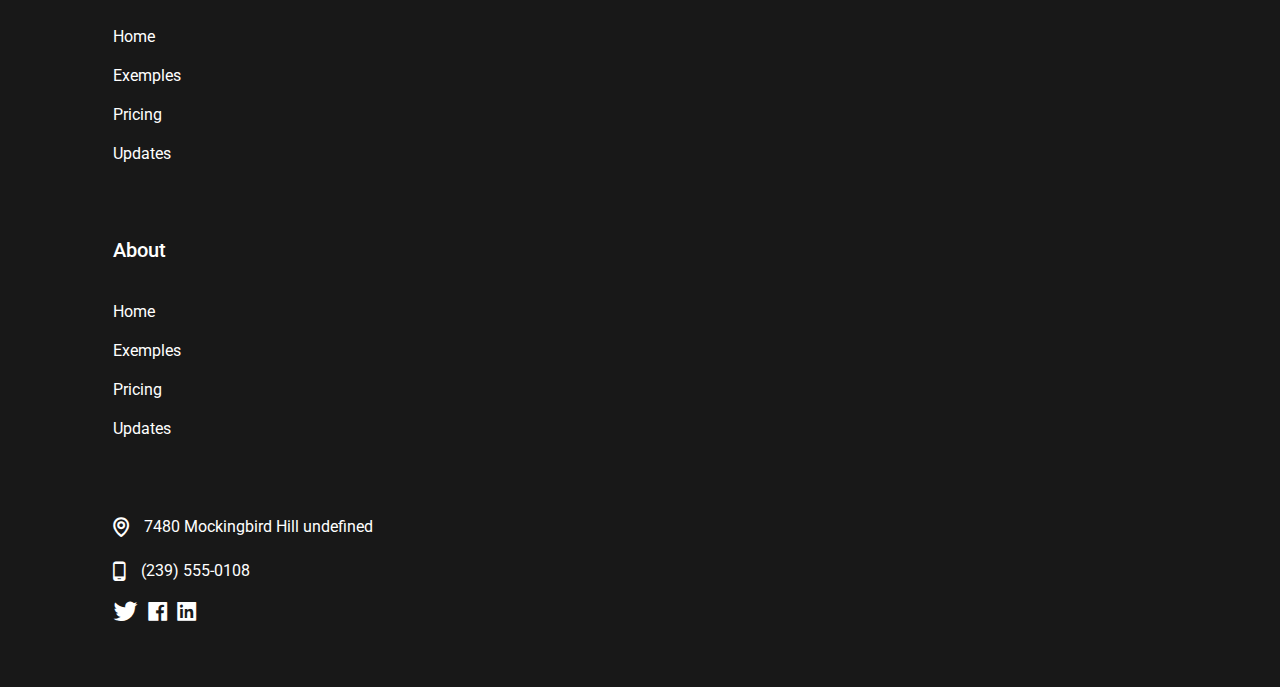
==== commit 6a1f183b: "create footer section" ====
--- a/index.html
+++ b/index.html
@@ -367,6 +367,105 @@
       </div>
     </section>
 
+    <!--============ FOOTER =========-->
+
+    <footer class="footer section">
+      <div class="container">
+        <div class="footer-category">
+          <div class="category-title">
+            <h3 class="title">Fingertipe</h3>
+          </div>
+          <nav class="category-links">
+            <ul class="links-list">
+              <li class="link">
+                <a href="#" class="link">Home</a>
+              </li>
+              <li class="link">
+                <a href="#" class="link">Exemples</a>
+              </li>
+              <li class="link">
+                <a href="#" class="link">Pricing</a>
+              </li>
+              <li class="link">
+                <a href="#" class="link">Updates</a>
+              </li>
+            </ul>
+          </nav>
+        </div>
+
+        <div class="footer-category">
+          <div class="category-title">
+            <h3 class="title">Resources</h3>
+          </div>
+          <nav class="category-links">
+            <ul class="links-list">
+              <li class="link">
+                <a href="#" class="link">Home</a>
+              </li>
+              <li class="link">
+                <a href="#" class="link">Exemples</a>
+              </li>
+              <li class="link">
+                <a href="#" class="link">Pricing</a>
+              </li>
+              <li class="link">
+                <a href="#" class="link">Updates</a>
+              </li>
+            </ul>
+          </nav>
+        </div>
+
+        <div class="footer-category">
+          <div class="category-title">
+            <h3 class="title">About</h3>
+          </div>
+          <nav class="category-links">
+            <ul class="links-list">
+              <li class="link">
+                <a href="#" class="link">Home</a>
+              </li>
+              <li class="link">
+                <a href="#" class="link">Exemples</a>
+              </li>
+              <li class="link">
+                <a href="#" class="link">Pricing</a>
+              </li>
+              <li class="link">
+                <a href="#" class="link">Updates</a>
+              </li>
+            </ul>
+          </nav>
+        </div>
+
+        <div class="footer-infos">
+          <nav class="infos">
+            <ul class="infos-list">
+              <li class="info title">
+                <span class="icon-location icon"></span>
+                <p class="paragraphe">7480 Mockingbird Hill undefined</p>
+              </li>
+              <li class="info title">
+                <span class="icon-call icon"></span>
+                <p class="paragraphe">(239) 555-0108</p>
+              </li>
+            </ul>
+
+            <div class="social-media">
+              <a href="#" class="title">
+                <span class="icon-social-twitter"></span>
+              </a>
+              <a href="#" class="title">
+                <span class="icon-social-facebook"></span>
+              </a>
+              <a href="#" class="title">
+                <span class="icon-social-linkedin"></span>
+              </a>
+            </div>
+          </nav>
+        </div>
+      </div>
+    </footer>
+
     <!--============ MAIN JS ======== -->
     <script src="assets/js/main.js"></script>
   </body>
--- a/assets/css/styles.css
+++ b/assets/css/styles.css
@@ -142,6 +142,10 @@
   font-weight: 400; 
 }
 
+.link:hover {
+  text-decoration: underline;
+}
+
 .section {
   padding: 6rem 0 6.2rem;
 }
@@ -454,6 +458,37 @@
   margin-bottom: 10rem;
 }
 
+/*============ FOOTER =========================*/
+
+.footer-category {
+  margin-bottom: 7.5rem;
+}
+
+.category-title {
+  margin-bottom: 4rem;
+}
+
+.infos-list .info {
+  margin-top: 0;
+  margin-bottom: 2rem;
+}
+
+.infos-list .icon {
+  vertical-align: middle;
+  margin-right: 1rem;
+}
+
+.infos-list .paragraphe {
+  display: inline;
+}
+
+
+.social-media {
+  display: inline-flex;
+  align-items: center;
+  column-gap: 1rem;
+}
+
 /*============ BREAKPOINTS ===================*/
 
 @media only screen and (max-width: 750px) {
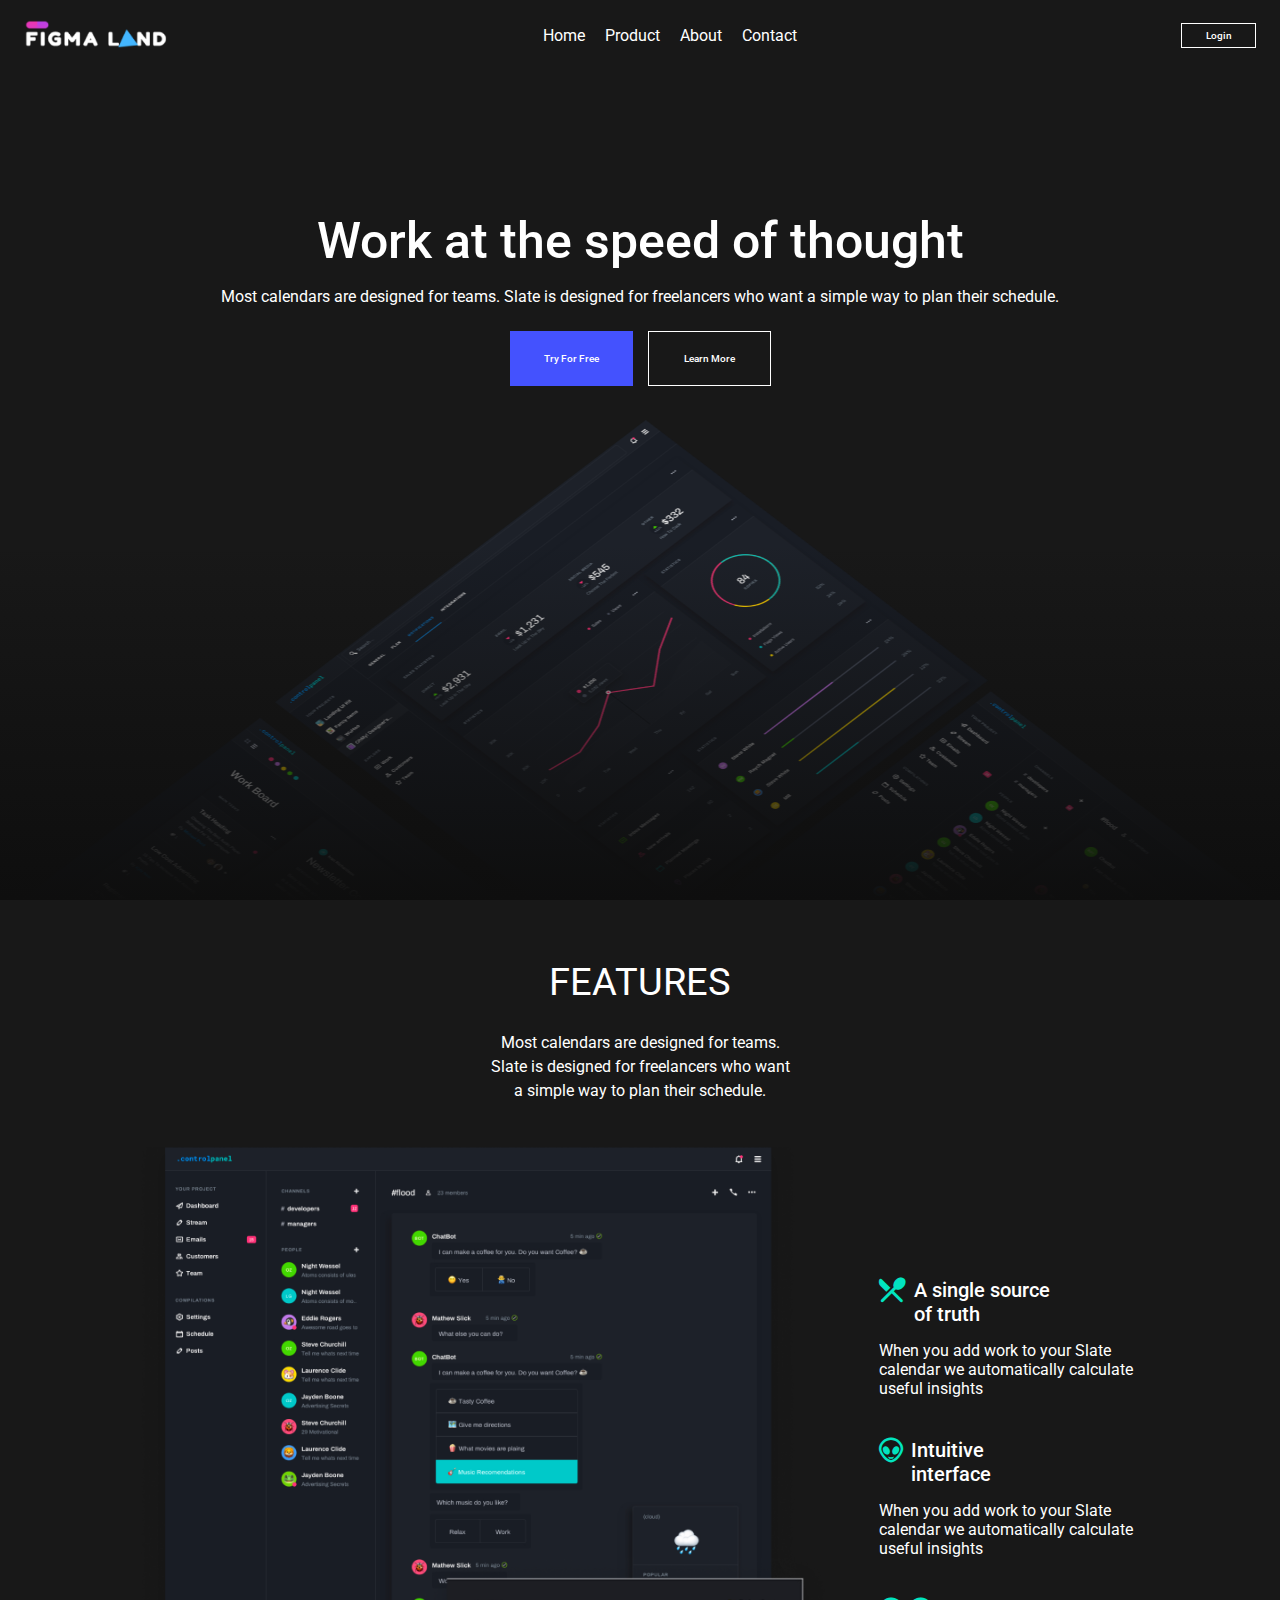
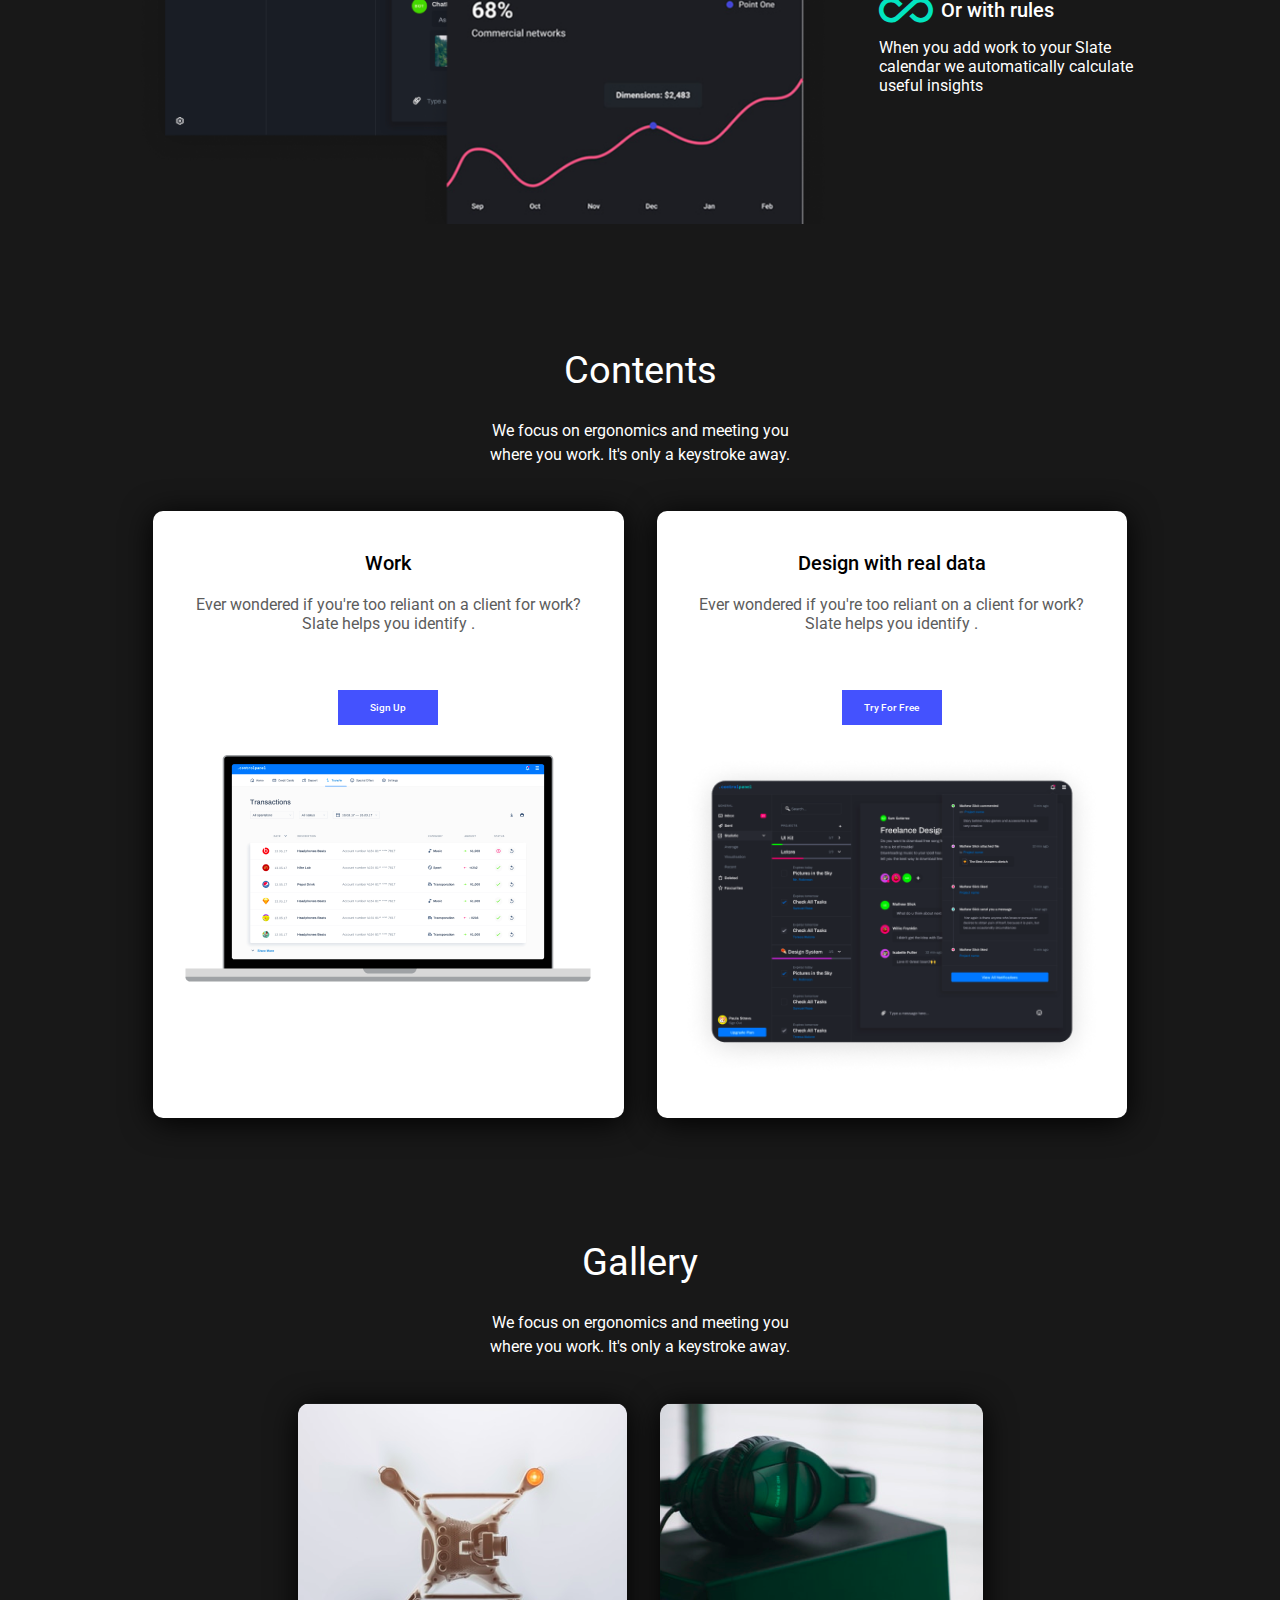
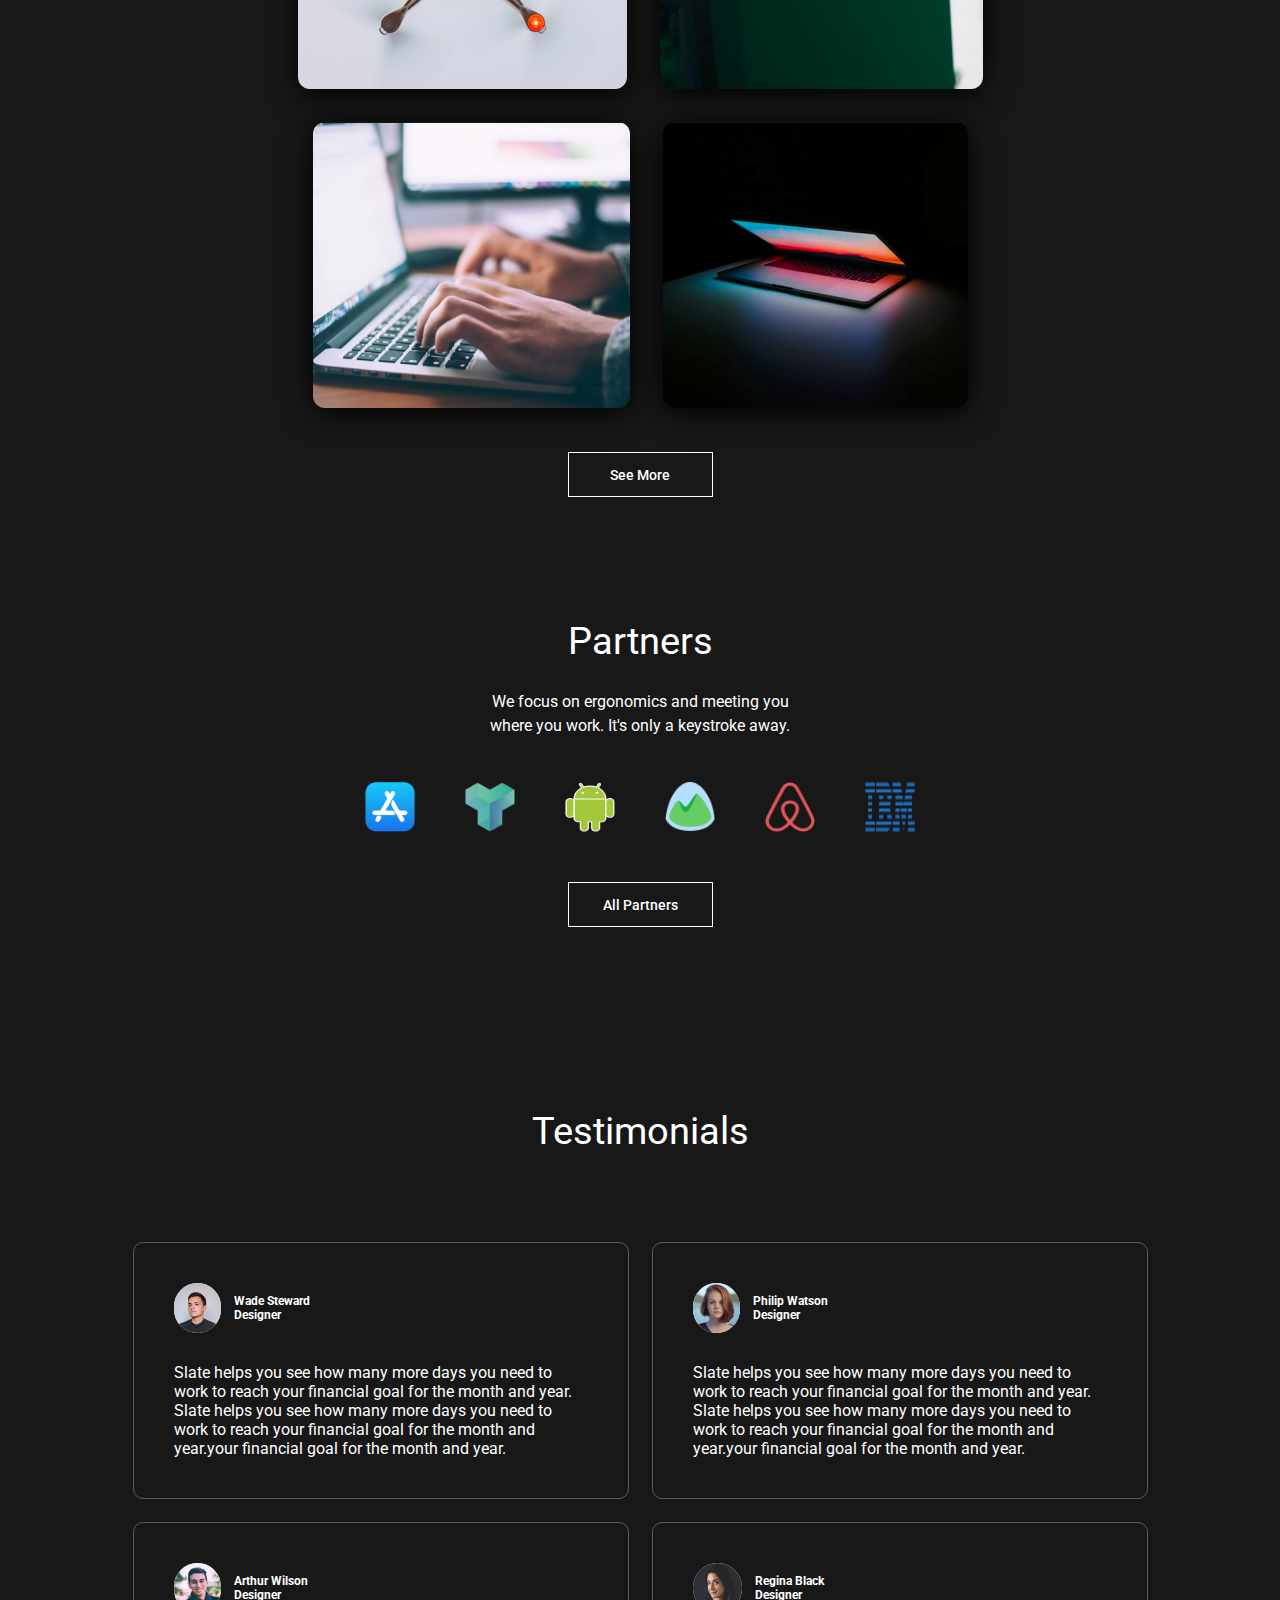
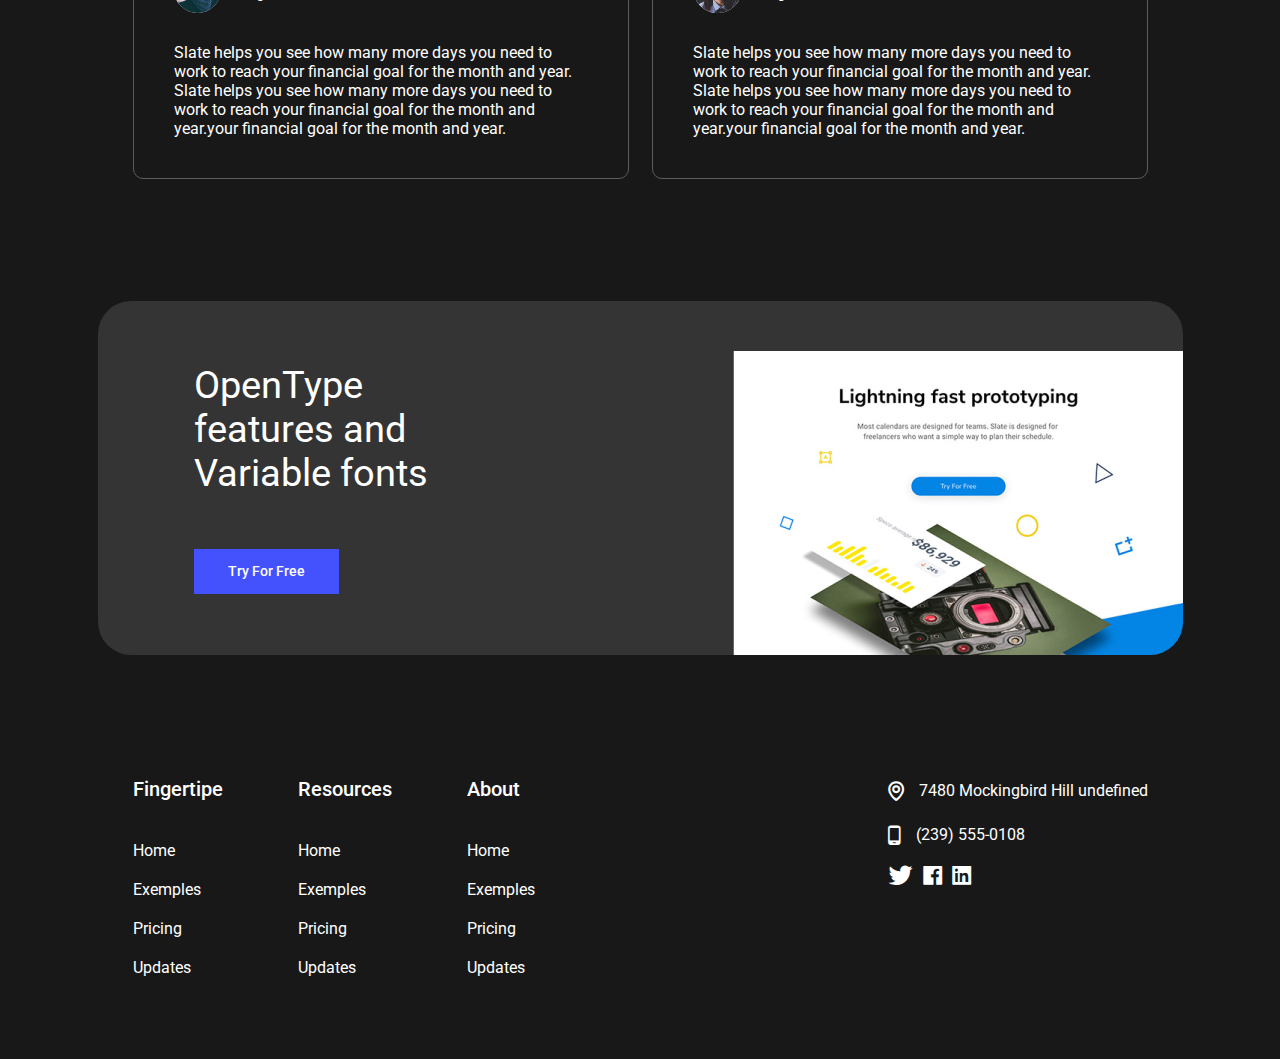
==== commit fe7972d6: "Adapt the site to other devices" ====
--- a/index.html
+++ b/index.html
@@ -355,11 +355,15 @@
 
     <section class="section cta">
       <div class="container">
-        <div class="section-title">
-          <h2 class="second-headline">OpenType features and Variable fonts</h2>
-        </div>
-
-        <a href="#" class="button _blue _section">Try For Free</a>
+        <div class="cta-left">
+          <div class="section-title">
+            <h2 class="second-headline">
+              OpenType features and Variable fonts
+            </h2>
+          </div>
+
+          <a href="#" class="button _blue _section">Try For Free</a>
+        </div>
 
         <div class="cta-image">
           <img src="assets/img/line-chart.png" alt="Line Chat" class="image" />
--- a/assets/css/styles.css
+++ b/assets/css/styles.css
@@ -40,6 +40,7 @@
   --dark-background: #181818;
   --light-background: #FFF;
   --efect-color: #000;
+  --bacground-cta: #343434;
   --background-menu-color: rgba(24, 24, 24, 0.45);
 
   /*============== TEXT ============*/
@@ -289,8 +290,7 @@
 }
 
 .hero-content .headline {
-  font-size: 5rem;
-  line-height: 4rem;
+  font-size: var(--headline);
   margin-bottom: 1.7rem;
 }
 
@@ -458,6 +458,11 @@
   margin-bottom: 10rem;
 }
 
+.cta-image .image{
+  display: block;
+  margin: 0 auto;
+}
+
 /*============ FOOTER =========================*/
 
 .footer-category {
@@ -492,10 +497,6 @@
 /*============ BREAKPOINTS ===================*/
 
 @media only screen and (max-width: 750px) {
-  
-  .container {
-    padding: 0 4,5rem;
-  }
 
   .headline {
     font-size: 5.2rem;
@@ -509,14 +510,160 @@
     background-position: center 42rem;
   }
 
-  .hero::after {
-    height: 15rem;
-    z-index: -9999;
-  }
-
   .hero-title {
     max-width: 50rem;
     padding: 0 1.5rem;
   }  
 
+}
+
+/*=========== MOBILE ===========*/
+
+@media only screen and (min-width: 375px) {
+
+  :root {
+
+    --headline: 5rem;
+    --second-headline: 3.8rem;
+    --sub-heading: 1.6rem; 
+
+  }
+
+  .hero {
+    background-position: center 52rem;
+  }
+
+  .hero::after {
+    height: calc(100vh - 54.4rem);
+    z-index: -9999;
+  }
+
+  .headline {
+    line-height: calc(var(--headline) * 0.15rem);
+  }
+  .sub-heading {
+    line-height: 2.4rem;
+  }
+
+  .container {
+    padding: 0 3.5rem;
+  }
+
+}
+
+/*============= TABLET & DESKTOP ================*/
+
+@media only screen and (min-width: 744px) {
+
+  /*============ HEADER ==================*/
+
+  .menu {
+    position: static;
+    width: initial;
+    height: initial;
+    opacity: 1;
+    visibility: visible;
+  }
+
+  .menu-links {
+    width: initial;
+    height: initial;
+    position: static;
+    background: none;
+    flex-direction: row;
+    transform: translateX(0);
+    padding: 0;
+    gap: 2rem;
+  }
+
+  .menu-links .link {
+    margin-bottom: 0;
+  }
+
+  .btn-close, .btn-open {
+    display: none;
+  }
+
+
+  /*============ HERO ====================*/
+
+  .hero {
+    background-position: center 35rem;
+  }
+
+  .hero-content {
+    padding: 8.5rem;
+  }
+
+  .hero-buttons {
+    flex-direction: row;
+  }
+
+  
+
+  /*============ FEATURES ===============*/
+
+  .info-content {
+    flex-direction: row;
+    align-items: center;
+  }
+
+  /*============ CONTENTS ================*/
+
+  .contents-cards {
+    flex-direction: row;
+  }
+
+
+  /*============  TESTIMONIALS ===========*/
+
+  .testimony {
+    flex: 1 1 48%;
+  }
+
+  /*=============== CTA ==================*/
+
+  .cta .container {
+    background: var(--bacground-cta);
+    display: flex;
+    border-radius: 3.3rem;
+    overflow: hidden;
+    position: relative;
+  }
+
+  .cta-left {
+    display: flex;
+    flex-direction: column;
+    align-items: flex-start;
+    padding: 6.15rem;
+  }
+
+  .cta-left .second-headline{
+    text-align: left;
+  }
+
+  .cta-left .button {
+    margin: 0;
+  }
+
+  .cta-image {
+    position: absolute;
+    top: 5rem;
+    right: -4.6rem;
+  }
+
+  /*=============== FOOTER ===============*/
+  
+  .footer .container {
+    display: flex;
+    gap: 7.5rem;
+  }
+
+  .footer-category {
+    margin: 0;
+  }
+
+  .footer-infos {
+    margin-left: auto;
+  }
 }